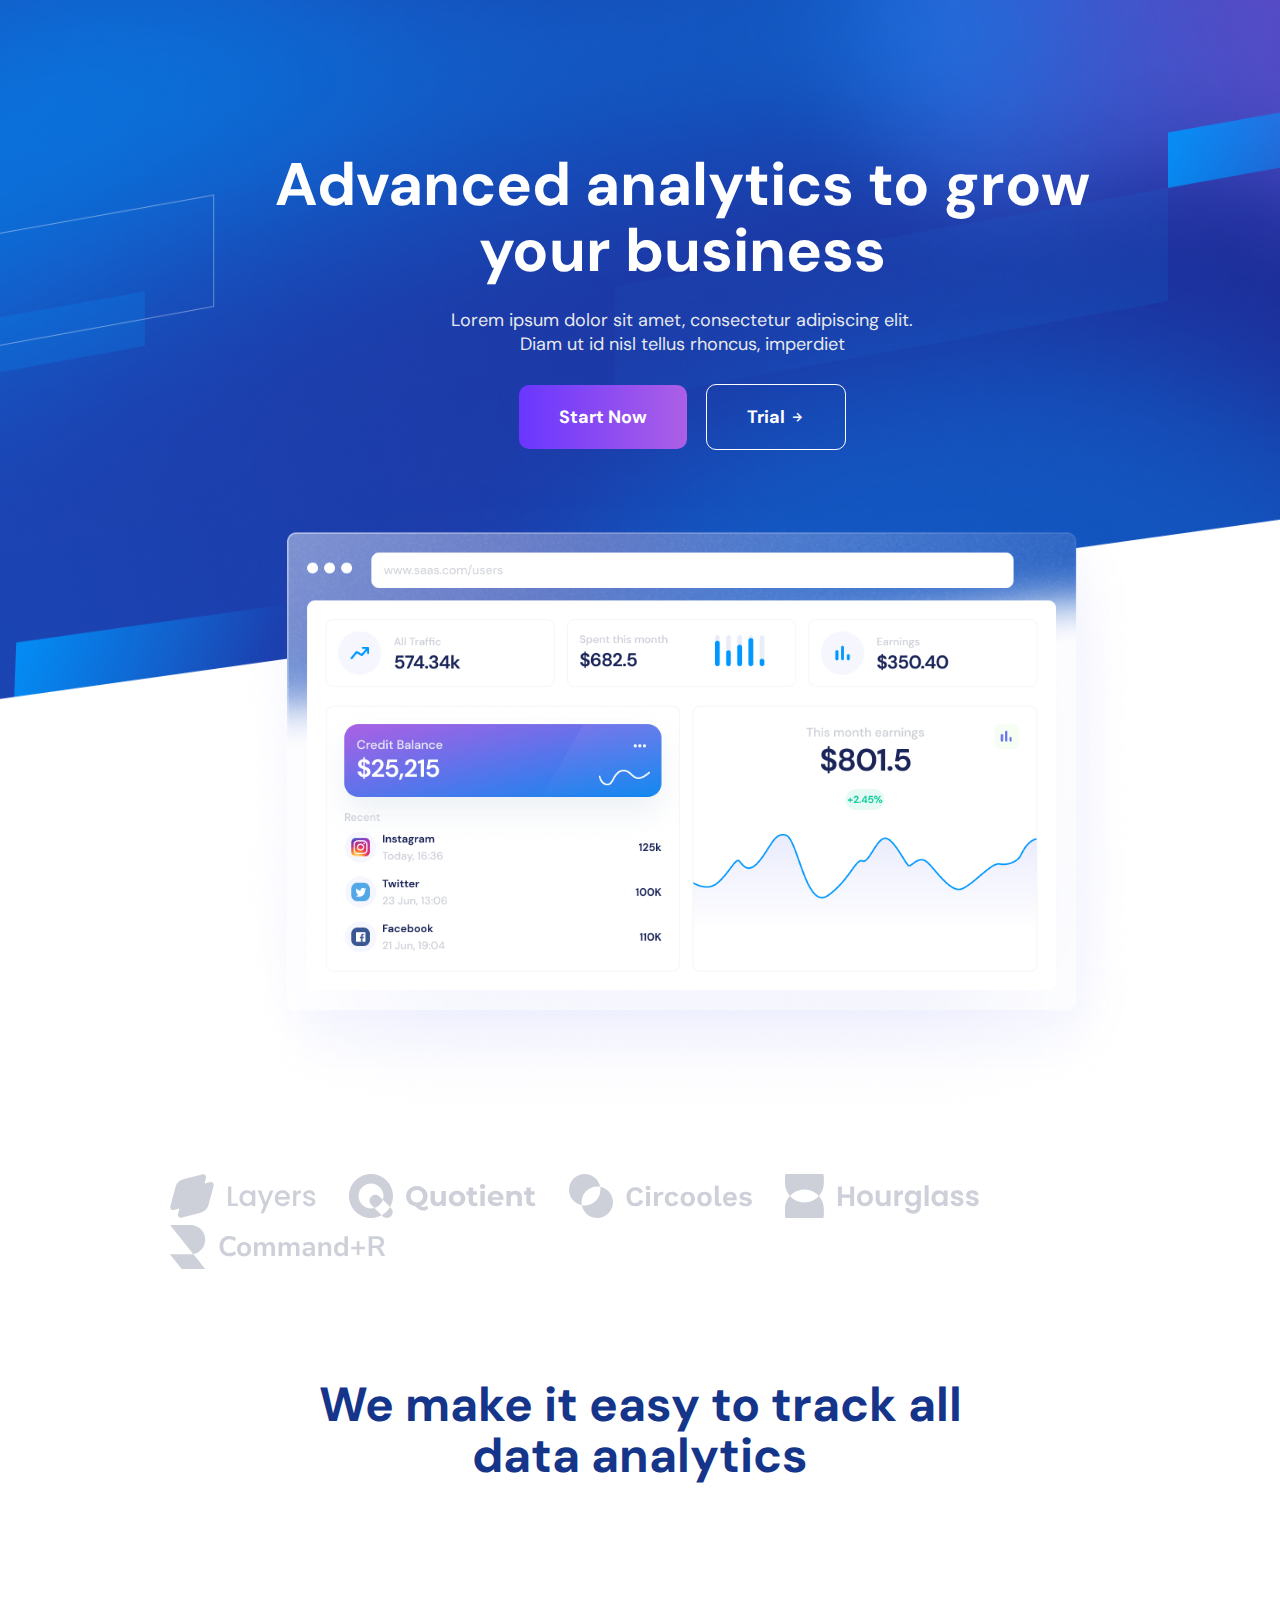
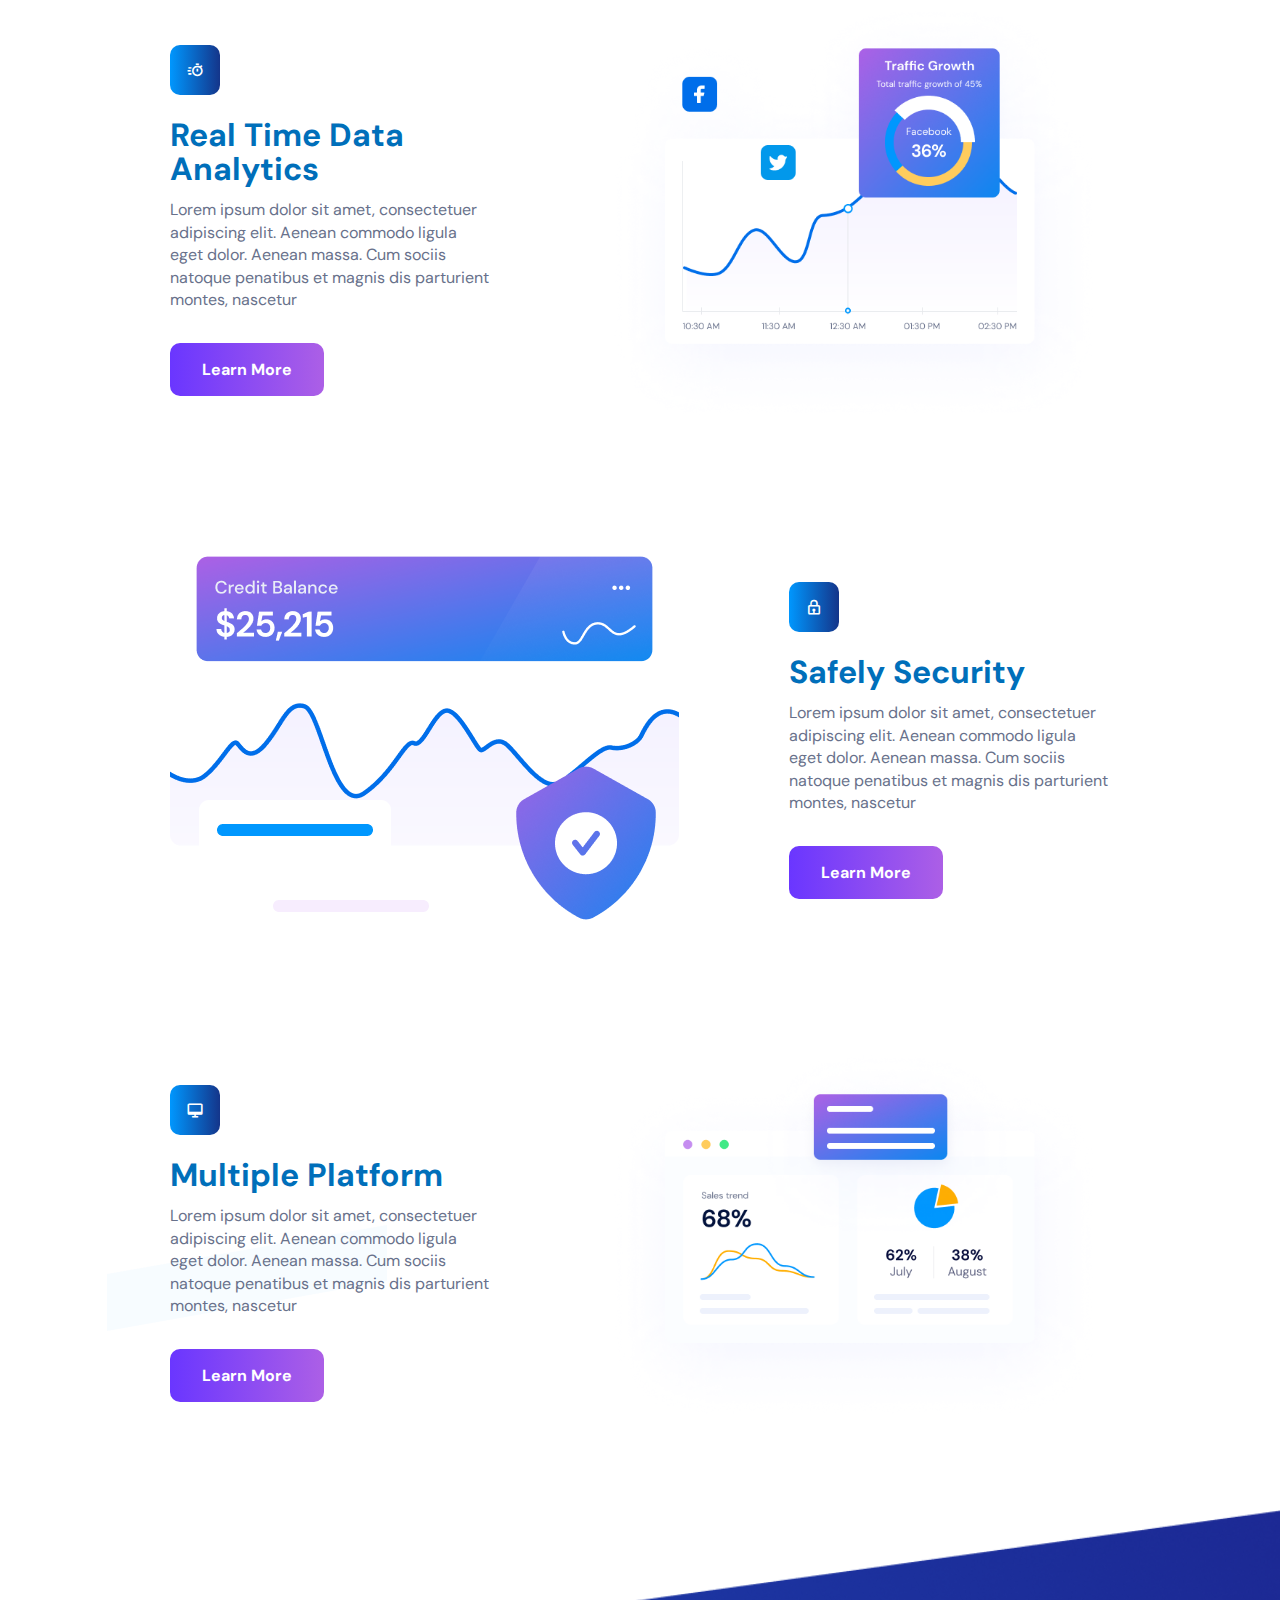
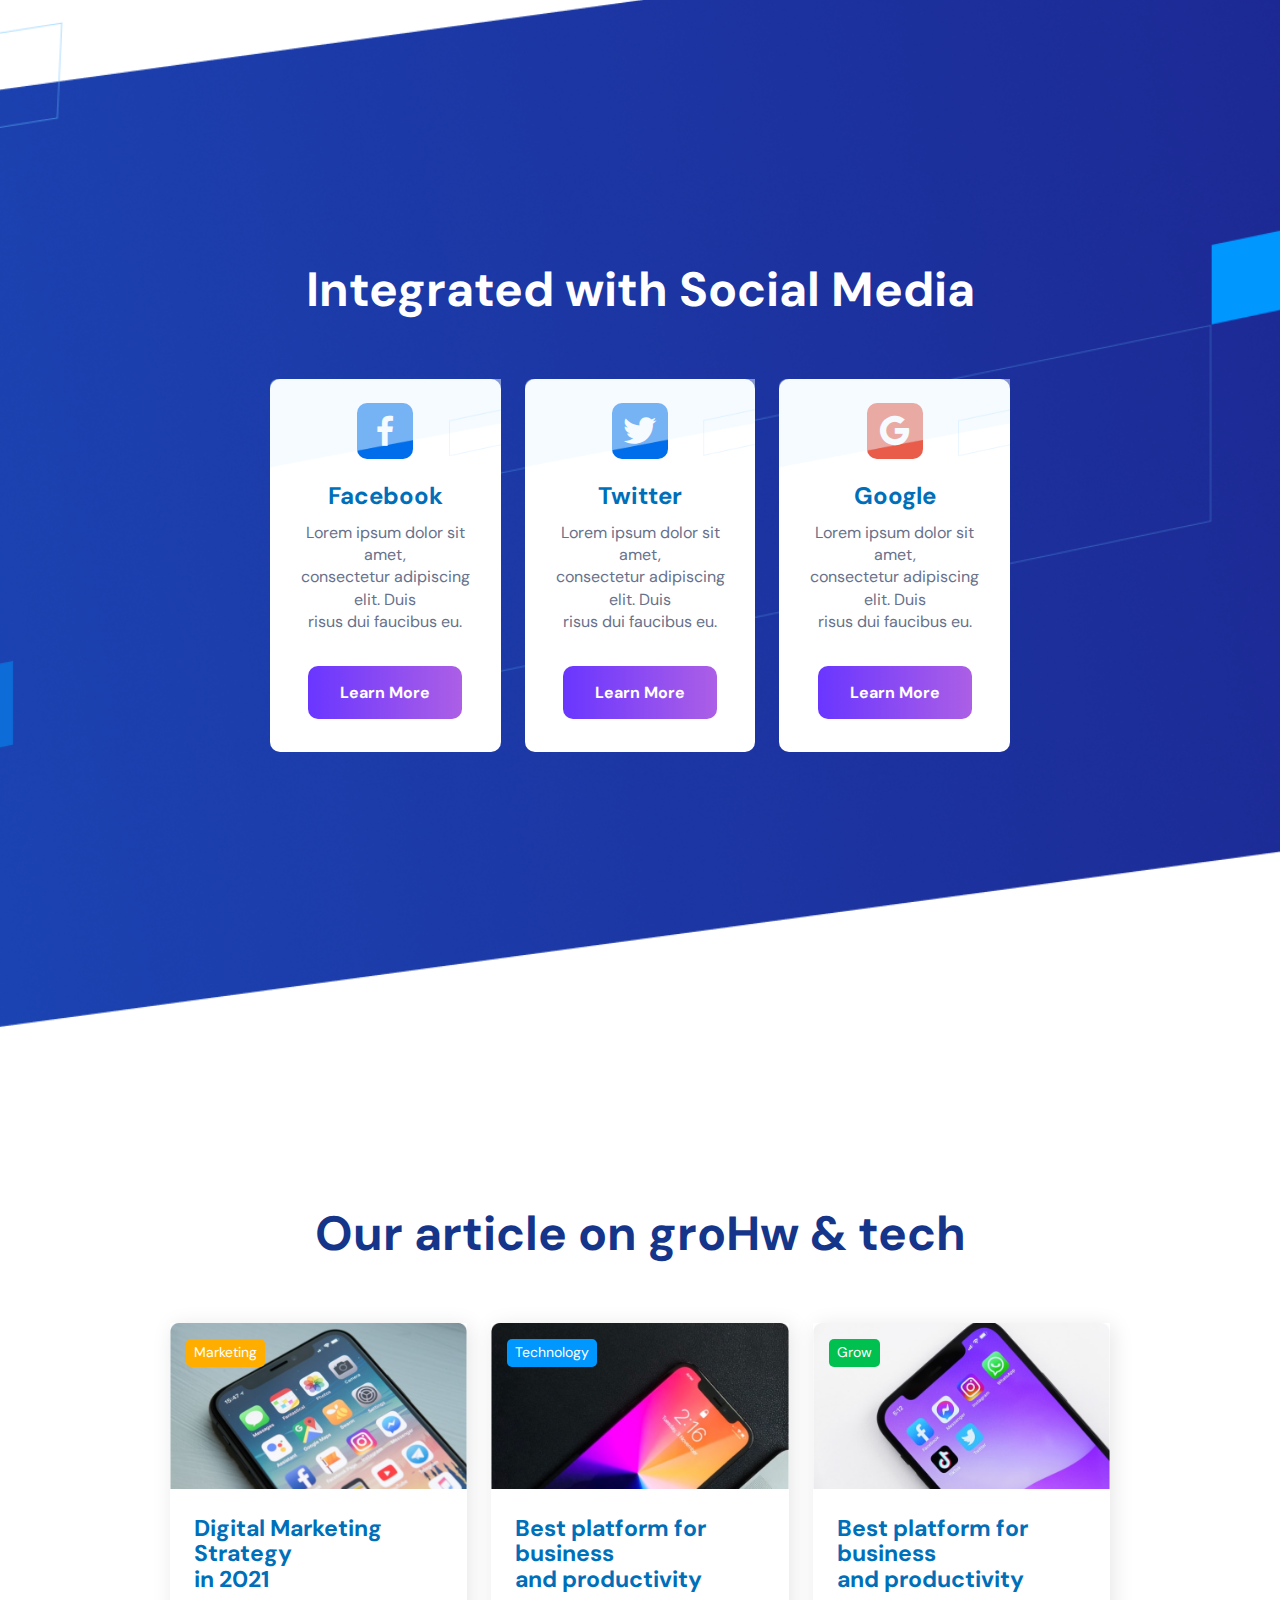
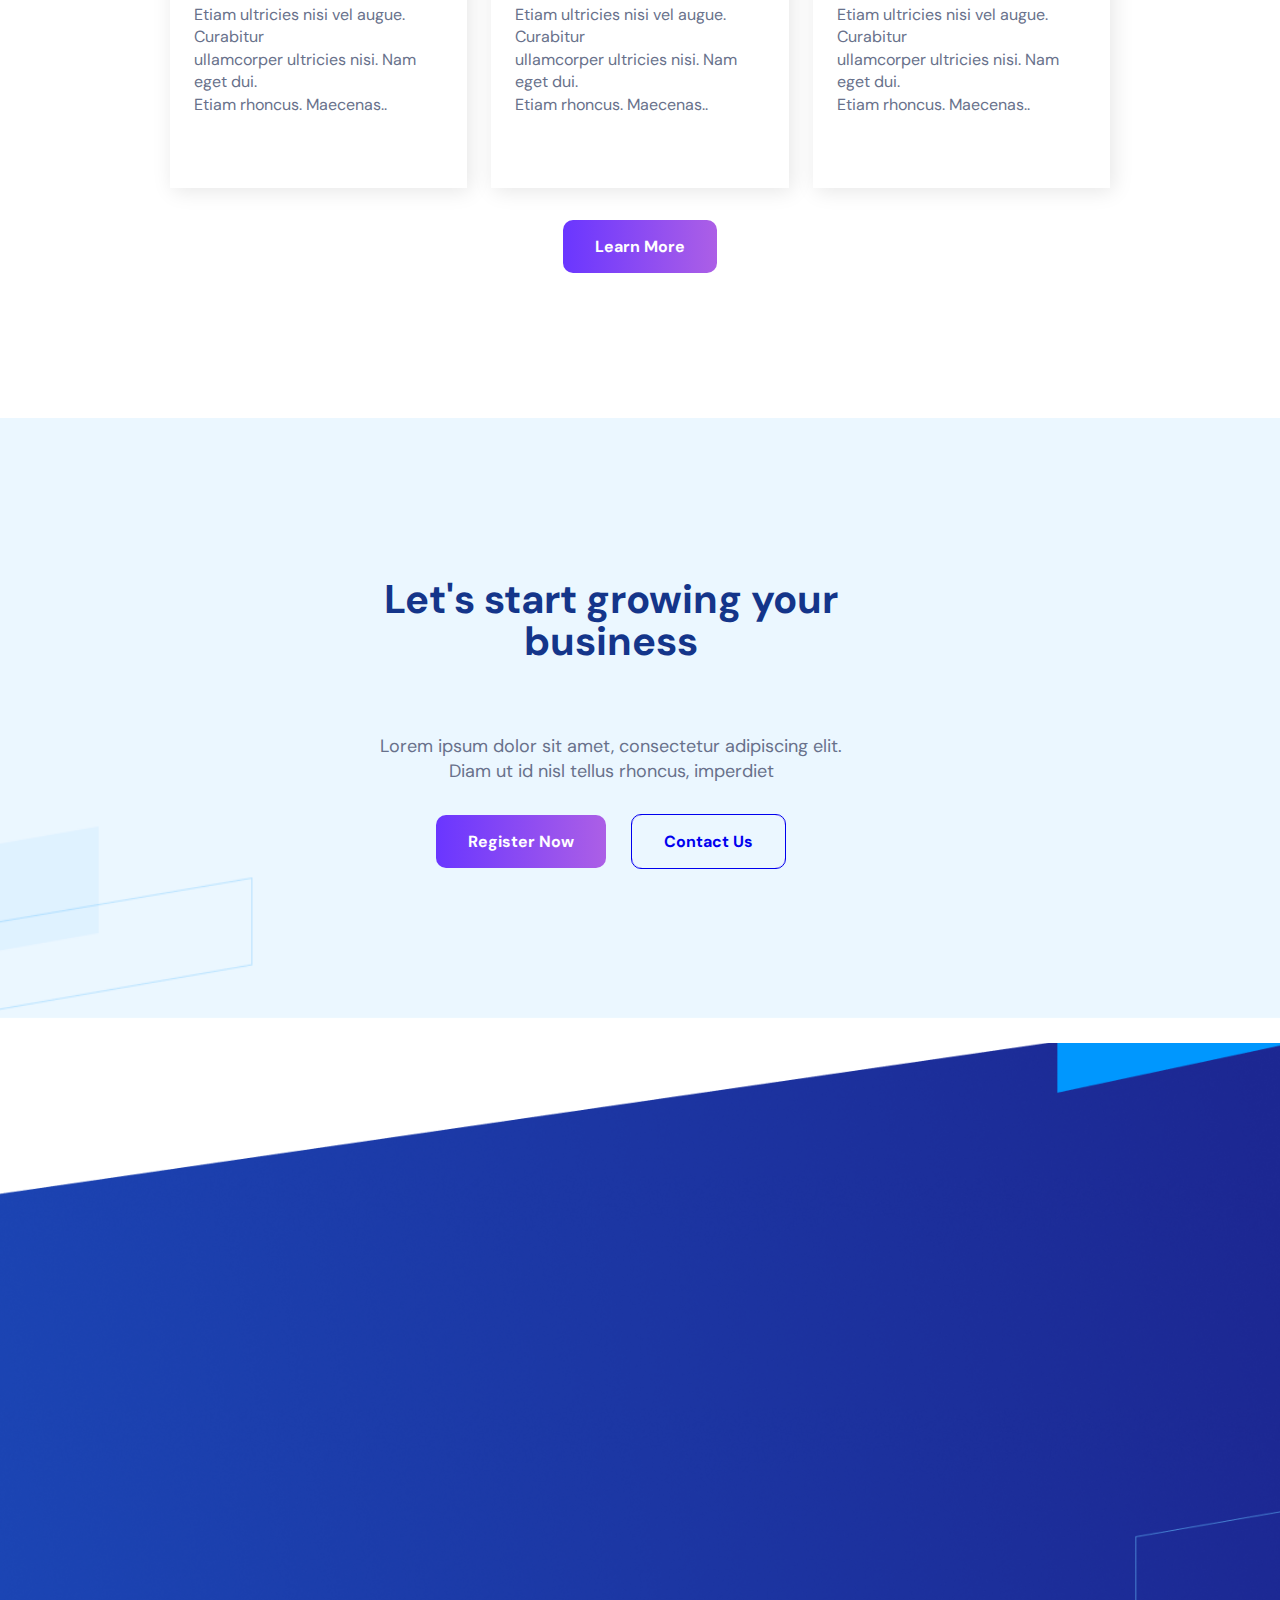
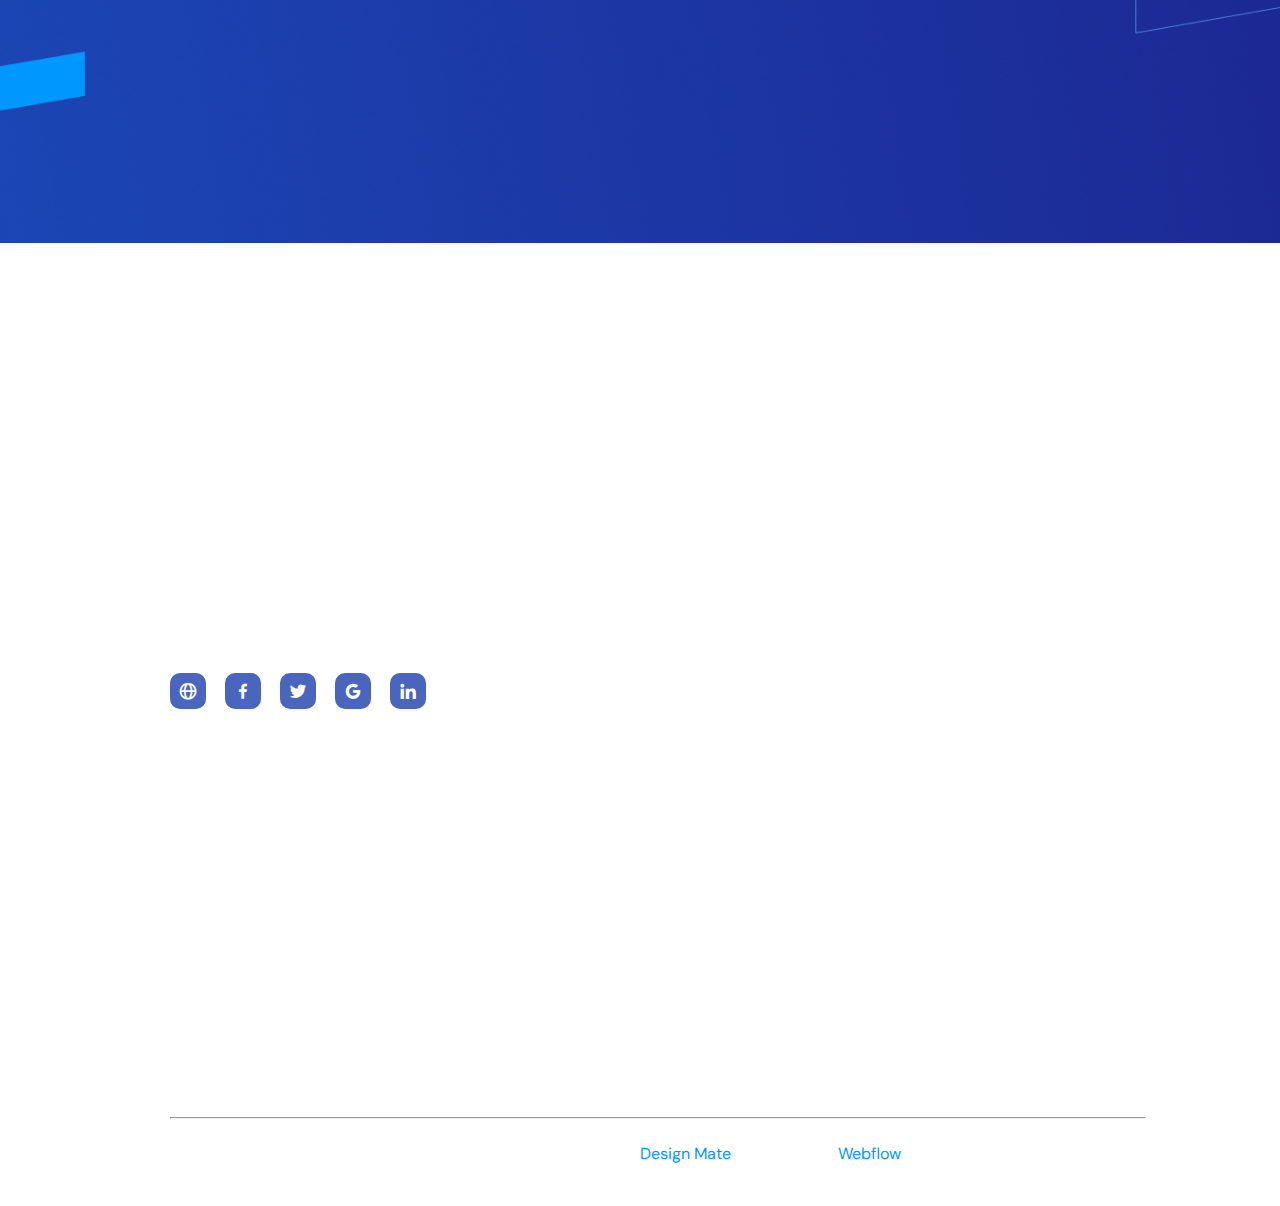
==== backup.html @ 05bfe8bc "implement footer and update hero section" ====
<!DOCTYPE html>
<html lang="en">
<head>
    <meta charset="UTF-8">
    <meta name="viewport" content="width=device-width, initial-scale=1.0">
    <title>Prodigy-Saasly</title>

    <!-- Box Icon -->
    <link href='https://unpkg.com/boxicons@2.1.4/css/boxicons.min.css' rel='stylesheet'>

    <!-- Custom CSS -->
     <link rel="stylesheet" href="./github.css">
</head>
<body>
    <div class="page-background">
        <div class="wrapper">
            <!-- Header -->
            <nav class="desktop-nav">
                <div class="logo">
                    <h2>Saasly</h2>
                </div>

                <ul class="menu-items">
                    <li><a href="#" class="active">Home</a></li>
                    <li><a href="#">About</a></li>
                    <li><a href="#">Pricing</a></li>
                    <li><a href="#">Blog</a></li>
                    <li><a href="#">Jobs</a></li>
                    <li>
                        <a href="#">Pages <i class='bx bx-chevron-down arrow-down'></i></a>   
                    </li>
                </ul>

                <!-- header buttons -->
                 <div class="header-buttons">
                    <a href="#" class="button_sign-in">Sign In</a>
                    <a href="#" class="button_sign-up">Sign Up</a>
                 </div>     
            </nav>
            <!-- End of Header -->
            
            <!-- Hero Section -->
            <section class="hero-section">
                <div class="inner-wrapper">
                    <div class="hero-content">
                        <h1>  
                            <span>Advanced analytics to grow</span>
                            <span>your business</span>    
                        </h1>

                        <p>
                            <span> Lorem ipsum dolor sit amet, consectetur adipiscing elit.</span>
                            <span>Diam ut id nisl tellus rhoncus, imperdiet</span>
                        </p>
                        <!-- Buttons -->
                        <div class="hero-buttons">
                            <a href="#" class="start-now">Start Now</a></li>
                            <a href="#" class="trial">Trial <i class='bx bx-right-arrow-alt arrow-right'></i></a>
                        </div>
                        <!-- Hero Image -->
                        <div class="hero-image">
                            <img src="./images/Web Dashboard.png" alt="Web Dashboard">
                        </div>
                    </div>                   
                </div>

                <!-- Brands -->
                <div class="brands">
                    <img src="./images/Brands/Layers.svg" alt="Layers">
                    <img src="./images/Brands/Quotient.svg" alt="Quotient">
                    <img src="./images/Brands/Circooles.svg" alt="Circooles">
                    <img src="./images/Brands/Hourglass.svg" alt="Hourglass">
                    <img src="./images/Brands/Command.svg" alt="Command">
                </div>
            </section>
            <!-- End of Hero Section -->

            <!-- Features Section -->
             <section class="features-section">
                <h2> <span>We make it easy to track all</span>
                    <span>data analytics</span>
                </h2>
                <!-- features 1 -->
                <div class="features-content">
                    <div class="features-description">
                        <!-- Timer Icon -->
                        <i class='bx bx-timer '></i>

                        <h3>Real Time Data Analytics</h3>
                        <p>
                            Lorem ipsum dolor sit amet, consectetuer adipiscing elit. Aenean
                            commodo ligula eget dolor. Aenean massa. Cum sociis natoque
                            penatibus et magnis dis parturient montes, nascetur 
                        </p>

                        <div class="features-btn">
                            <a href="#" class="btn_Learn-More">Learn More</a>
                        </div>    
                    </div>
                    
                    <img src="./images/features-img1.png" alt="Data Analytics Image">    
                </div>                

                <!-- features 2 -->
                <div class="features-content">
                    <img src="./images/features-img2.png" alt="Security Image">    

                    <div class="features-description">
                        <!-- Timer Icon -->
                        <i class='bx bx-lock'></i>

                        <h3>Safely Security</h3>
                        <p>
                            Lorem ipsum dolor sit amet, consectetuer adipiscing elit. Aenean
                            commodo ligula eget dolor. Aenean massa. Cum sociis natoque
                            penatibus et magnis dis parturient montes, nascetur 
                        </p>

                        <div class="features-btn">
                            <a href="#" class="btn_Learn-More">Learn More</a>
                        </div>    
                    </div>
                </div>

                <!-- features 3 -->
                <div class="features-content">
                    <div class="features-description">
                        <!-- Timer Icon -->
                        
                        <i class='bx bx-desktop'></i>

                        <h3>Multiple Platform</h3>
                        <p>
                            Lorem ipsum dolor sit amet, consectetuer adipiscing elit. Aenean
                            commodo ligula eget dolor. Aenean massa. Cum sociis natoque
                            penatibus et magnis dis parturient montes, nascetur 
                        </p>

                        <div class="features-btn">
                            <a href="#" class="btn_Learn-More">Learn More</a>
                        </div>    
                    </div>
                    
                    <img src="./images/features-img3.png" alt="Data Analytics Image">    
                </div>

                <div class="features-shape">
                    <!-- <img src="./images/top-right-shape.png" alt="top-right-shape" class="top-right"> -->
                    <img src="./images/bottom-left-shape.png" alt="bottom-left-shape" class="bottom-left">
                </div>
             </section>
             <!-- End of features section -->    
        </div>

        <!-- Social media section -->
        <div class="social-media-section-container">
            <section class="social-media-section">
                <h2 style="color: #FFFFFF">Integrated with Social Media</h2>

                <div class="social-medias">
                   <!-- Social media 1 -->
                    <div class="social-media">
                        <i class='bx bxl-facebook facebook'></i>  <!-- Facebook icon -->
                        <h3>Facebook</h3>
                        <p>
                            <span>Lorem ipsum dolor sit amet,</span>
                            <span>consectetur adipiscing elit. Duis</span>
                            <span>risus dui faucibus eu.</span>
                        </p>
                        
                        <div class="social-button">
                            <a href="#" class="btn_Learn-More">Learn More</a>
                        </div>
                    </div>

                    <!-- Social media 2 -->
                    <div class="social-media">
                        <i class='bx bxl-twitter twitter'></i>  <!-- Twitter icon -->
                        <h3>Twitter</h3>
                        <p>
                            <span>Lorem ipsum dolor sit amet,</span>
                            <span>consectetur adipiscing elit. Duis</span>
                            <span>risus dui faucibus eu.</span>
                        </p>
                        
                        <div class="social-button">
                            <a href="#" class="btn_Learn-More">Learn More</a>
                        </div>
                    </div>

                    <!-- Social media 3 -->
                    <div class="social-media">
                        <i class='bx bxl-google google' style="background: #E95C49;"></i>  <!-- Google icon -->
                        <h3>Google</h3>
                        <p>
                            <span>Lorem ipsum dolor sit amet,</span>
                            <span>consectetur adipiscing elit. Duis</span>
                            <span>risus dui faucibus eu.</span>
                        </p>
                        
                        <div class="social-button">
                            <a href="#" class="btn_Learn-More">Learn More</a>
                        </div>
                    </div>
                </div>
              </section>
          </div>
          <!-- End of featurs section -->

          <!-- Articles Section -->
           <section class="articles-section">
            <h2>Our article on groHw & tech</h2>

                <div class="articles-content">
                    <div class="articles">
                        <!-- Article-1 -->
                        <div class="article">
                            <div class="article-img">
                                <img src="./images/article-img1.png" alt="article image 1">
                            </div>
                            <div class="article-description">
                                <h3>
                                    <span> Digital Marketing Strategy</span>
                                    <span>in 2021</span>
                                </h3>
                                <p>
                                    <span>Etiam ultricies nisi vel augue. Curabitur</span>
                                    <span>ullamcorper ultricies nisi. Nam eget dui.</span>
                                    <span>Etiam rhoncus. Maecenas..</span>
                                </p>
                            </div>

                            <div class="article-label">
                                <p style="background: #FFAE00;">Marketing</p>
                            </div>
                        </div>
                                               
                        <!-- Article-2 -->
                        <div class="article">
                            <div class="article-img">
                                <img src="./images/article-img2.png" alt="article image 2">
                            </div>
                            <div class="article-description">
                                <h3>
                                    <span>Best platform for business</span>
                                    <span>and productivity</span>
                                </h3>
                                <p>
                                    <span>Etiam ultricies nisi vel augue. Curabitur</span>
                                    <span>ullamcorper ultricies nisi. Nam eget dui.</span>
                                    <span>Etiam rhoncus. Maecenas..</span>
                                </p>
                            </div>

                            <div class="article-label">
                                <p style="background: #0097FE;">Technology</p>
                            </div>
                        </div>

                        <!-- Article-3 -->
                        <div class="article">
                            <div class="article-img">
                                <img src="./images/article-img3.png" alt="article image 2">
                            </div>
                            <div class="article-description">
                                <h3>
                                    <span>Best platform for business</span>
                                    <span>and productivity</span>
                                </h3>
                                <p>
                                    <span>Etiam ultricies nisi vel augue. Curabitur</span>
                                    <span>ullamcorper ultricies nisi. Nam eget dui.</span>
                                    <span>Etiam rhoncus. Maecenas..</span>
                                </p>
                            </div>

                            <div class="article-label">
                                <p style="background: #00C150;">Grow</p>
                            </div>
                        </div>
                    </div>
                    <div class="articles_learn-more">
                        <a href="#" class="btn_Learn-More">Learn More</a>
                    </div>
                    
                </div>
           </section>
           <!-- End of Articles Section -->

           <!-- CTA Section -->
            <section class="cta-section">
                <div class="cta-section-content">
                    <h2 style="padding: 80px 0 24px 0; font-size: 40px;">Let's start growing your business</h2>
                    <p><span>Lorem ipsum dolor sit amet, consectetur adipiscing elit.</span>
                    <span>Diam ut id nisl tellus rhoncus, imperdiet</span>
                </p>
             

                <!-- buttons -->
                 <div class="cta-buttons">
                    <a href="#" class="register-now">Register Now</a> 
                    <a href="#" class="contact-us">Contact Us</a>
                 </div>
                </div>                             
            </section>
            <!-- End of CTA Section -->

            <!-- Footer Section -->
             <footer>
                <div class="footer-background"></div>
                    <div class="footer-wrapper">
                        <div class="footer-container">
                            <div class="logo">
                                <h2>Saasly</h2>
                                <p>
                                    <span>Lorem ipsum dolor sit amet, consectetur</span>
                                    <span>adipiscing elit. Diam ut id nisl tellus</span>
                                    <span>rhoncus, imperdiet</span>                           
                                </p>
        
                                <div class="footer-socials">
                                    <i class='bx bx-globe' style='color:#ffffff' ></i>
                                    <i class='bx bxl-facebook' style='color:#ffffff' ></i>
                                    <i class='bx bxl-twitter' style='color:#ffffff' ></i>
                                    <i class='bx bxl-google' style='color:#ffffff' ></i>
                                    <i class='bx bxl-linkedin' style='color:#ffffff' ></i>
                                </div>
                            </div>
                            
                            <!-- Footer nav 1 -->
                            <div class="footer-nav">
                                <h3>Pages</h3>
                                <ul>
                                    <li><a href="#">Home V1</a></li>
                                    <li><a href="#">Home V2</a></li>
                                    <li><a href="#">Home V3</a></li>
                                    <li><a href="#">About 1</a></li>
                                    <li><a href="#">About 2</a></li>
                                    <li><a href="#">Blog 1</a></li>
                                    <li><a href="#">Blog 2</a></li>
                                    <li><a href="#">Blog Single</a></li>
                                    <li><a href="#">Job 1</a></li>
                                    <li><a href="#">Job 2</a></li>
                                    <li><a href="#">Job Single</a></li>
                                    <li><a href="#">Pricing 1</a></li>
                                    <li><a href="#">Pricing 2</a></li>
                                    <li><a href="#">Help Center 1</a></li>
                                </ul>
                            </div>
                            
                             <!-- Footer nav 2 -->
                            <div class="footer-nav">
                                <ul>
                                    <li><a href="#">Help Center V2</a></li>
                                    <li><a href="#">FAQ V1</a></li>
                                    <li><a href="#">FAQ V1</a></li>
                                    <li><a href="#">FAQ Detail</a></li>
                                    <li><a href="#">Contact V1</a></li>
                                    <li><a href="#">Contact V2</a></li>
                                    <li><a href="#">Checkout</a></li>
                                </ul>
                            </div>
                            
                             <!-- Footer nav 3 -->
                            <div class="footer-nav">
                                <h3>Utility Pages</h3>
                                <ul>
                                    <li><a href="#">Sign In</a></li>
                                    <li><a href="#">Sign Up</a></li>
                                    <li><a href="#">Forgot Password</a></li>
                                    <li><a href="#">Reset Password</a></li>
                                    <li><a href="#">Email Confirmation</a></li>
                                    <li><a href="#">404 Page</a></li>
                                    <li><a href="#">Coming Soon</a></li>
                                    <li><a href="#">Style Guide</a></li>
                                </ul>
                            </div>
        
                        </div>

                        <div class="ruler">
                            <hr>
                        </div>
                        
                        <div class="copyright">
                            <p>Copyright Stairs | Designed by <span>Design Mate</span>  - Powered by <span>Webflow</span></p>
                        </div>
                    </div>
                
             </footer>
    </div>
</body>
</html>
---- github.css ----
/* Colors */

:root {
    --text-white: #fff;
    --text-blue: #14358A;
    --text-light-blue: #006FBA;
    --text-light-gray: #E6E8EC;
    --text-dark-gray: #68718B;
    --background-color: #fff;
}

@font-face {
    font-family: 'DM Sans';
    src: url(./Fonts/DM_Sans/static/DMSans-Bold.ttf);
    font-weight: 700;
}

@font-face {
    font-family: 'DM Sans';
    src: url(./Fonts/DM_Sans/static/DMSans-Regular.ttf);
    font-weight: 400;
}

* {
    margin: 0;
    padding: 0;
    box-sizing: border-box;
    /* border: solid; */
}

html {
    font-size: 62.5%; /* Makes 1rem = 10px */ 
}

body {
    font-family: 'DM Sans', sans-serif;
    background: var(--background-color);
    overflow-x: hidden;
}

/* Container */
.page-background {
    width: 100%;
    background-image: url('./images/BG-2.png');
    background-repeat: no-repeat;
    background-position: top;
    background-size: contain;
}

.page-background .wrapper {
    width: 100%;
    max-width: 1440px;
    margin: 0 auto;
    padding: 0 170px;
}

/* Header style */
.wrapper .desktop-nav {
    display: flex;
    justify-content: space-between;
    align-items: center;
    padding-top: 30px;
    
}

.wrapper .desktop-nav .logo h2 {
    font-size: 3.2rem;
    color: var(--text-white);
    font-weight: 700;
}

.wrapper .desktop-nav .menu-items {
    display: flex;
    justify-content: center;
    align-items: center;
}

.wrapper .desktop-nav .menu-items li {
    list-style-type: none;
    padding: 0 20px;
}

.wrapper .desktop-nav .menu-items a {
    font-size: 1.6rem;
    font-weight: 400;
    color: var(--text-white);
    text-decoration: none;
}

.arrow-down {
    font-size: 1.6rem;
    font-weight: 400;
    color: var(--text-white);
}


.wrapper .desktop-nav .menu-items a.active {
    font-size: 1.6rem;
    font-weight: 700;
}

/* header buttons */
.header-buttons a {
    text-decoration: none;

}

.header-buttons .button_sign-in {
    font-size: 1.6rem;
    font-weight: 400;
    color: var(--text-white);
}

.header-buttons .button_sign-up {
    font-size: 1.4rem;
    font-weight: 400;
    color: var(--text-white);
    margin-left: 16px;

    padding: 12px 24px;
    border: 1px solid var(--text-white);
    border-radius: 10px;
    background: transparent;
}

/* Hero Section */
.hero-section .inner-wrapper {
    margin: 80px 42px 0;
    width: 100%;
    max-width: 1016px; 
}

.hero-section .inner-wrapper .hero-content {
    display: flex;
    flex-direction: column;
    justify-content: center;
    align-items: center;   
}

.inner-wrapper .hero-content h1 {
    color: var(--text-white);
    font-size: 6rem;
    font-weight: 700;
    text-align: center;
    line-height: 110%;
    letter-spacing: -3%;
    padding-bottom: 24px;
}

span {
    display: block;
}

.inner-wrapper .hero-content p {
    display: block;
    font-size: 1.8rem;
    font-weight: 400;
    color: var(--text-light-gray);
    line-height: 135%;
    text-align: center;
}


.inner-wrapper .hero-content .hero-buttons {
    padding: 48px 0;
}

.inner-wrapper .hero-content a {
    text-decoration: none;
}

.inner-wrapper .hero-content .hero-buttons a.start-now {
    font-size: 1.8rem;
    font-weight: 700;
    line-height: 135%;
    color: var(--text-white);

    padding: 20px 40px;
    border-radius: 10px;
    background: linear-gradient(to right, #6A36FF, #AC5FE6);
}

.inner-wrapper .hero-content .hero-buttons a.trial {
    font-size: 1.8rem;
    font-weight: 700;
    line-height: 135%;
    color: var(--text-white);

    padding: 20px 40px;
    border: 1px solid #fff;
    border-radius: 10px;
    margin-left: 16px;
}

.arrow-right {
    font-size: 1.6rem;
    font-weight: 400;
    color: var(--text-white);

    transform: translateY(1px);
}

.hero-content .hero-image img {
    width: 100%;
    max-width: 1016px;
    transform: translateY(-25px);
}

.hero-section .brands {
    width: 100%;
    height: 48px;
    margin-bottom: 80px;
}

.hero-section .brands img {
    margin-right: 30px;
}

.hero-section .brands img:nth-last-child(1) {
    margin-right: 0;
}

/* Animation */
/* Desktop Nav Animation */
.wrapper .desktop-nav {
    animation: fadeDown 2000ms forwards;
    opacity: 0;
}

@keyframes fadeDown {
    from {
        opacity: 0;
        transform: translateY(-20px);
    }

    to {
        opacity: 1;
        transform: translateY(0);
    }
}

/* Features Section */
.features-section {
    width: 100%;
    position: relative;
}

section h2  {
    font-size: 4.8rem;
    font-weight: 700;
    line-height: 105%;
    letter-spacing: -3%;
    color: var(--text-blue);
    text-align: center;
    padding: 80px 0 64px 0;
}


.features-content {
    display: flex;
    justify-content: space-between;
    align-items: center;
    gap: 110px;
    flex: 1;
}

.features-description {
    padding: 50px 0;
}

.features-description i {
    color: var(--text-white);
    padding: 16px;
    background: linear-gradient(to right, #0097FE, #14358A);
    border-radius: 10px;
    font-size: 1.8rem;
    margin: 50px 0 24px 0;
}

.features-description h3 {
    font-size: 3.2rem;
    font-weight: 700;
    color: var(--text-light-blue);
    line-height: 105%;
    margin-bottom: 13px;
}
    
.features-description p {
    font-size: 1.6rem;
    font-weight: 400;
    line-height: 140%;
    color: var(--text-dark-gray);   
}

.features-content img {
    width: 100%;
    max-width: 509px;
    height: auto;
    object-fit: cover;
    object-position: center;
}

.features-description .features-btn {
    margin: 48px 0 50px 0;
}

a.btn_Learn-More {
    font-size: 1.6rem;
    font-weight: 700;
    line-height: 140%;
    color: var(--text-white);
    text-decoration: none;
    padding: 16px 32px;
    background: linear-gradient(to right, #6A36FF, #AC5FE6 );
    border-radius: 10px;
}

/* shapes */
.features-shape img.top-right {
    width: 425px;
    position: absolute;
    top: 14px;
    left: 957px;
    z-index: -10;

    transform: translateX(-138px);
}

.features-shape img.bottom-left {
    width: 280px;
    position: absolute;
    top: 1575px;
    left: 57px;
    z-index: -10;

    transform: translate(-120px, -50px);
}

/* Social Media Section */
.social-media-section-container {
    width: 100%;
    background: url('./images/social-media-background.png');
    background-size: cover;
    background-position: top;
    background-repeat: no-repeat;

    padding: 297px 270px;
}

.social-medias {
    display: flex;
    justify-content: center;
    align-items: center;
    column-gap: 24px;
    text-align: center;
}

.social-media {
    background-color: rgba(255, 255, 255, 1);
    /* background: url('./images/social-pattern.png'); */
    padding: 24px;
    border-radius: 10px;

    position: relative;
}

.social-media::before {
    content: " ";
    position: absolute;
    top: 0;
    left: 0;
    width: 100%;
    height: 100%;
    background-image: url('./images/social-pattern.png');
    opacity: 0.5;
    z-index: 10;
    
    background-repeat: no-repeat;
    background-position: top;
    background-size: contain;
}

.social-media i.facebook,
.social-media i.twitter,
.social-media i.google {
    color: var(--text-white);
    font-size: 4rem;
    padding: 8px;
    border-radius: 10px;
    text-align: center;
    background: #006EEA;
    margin-bottom: 24px;
}

.social-media h3
 {
    font-size: 2.4rem;
    font-weight: 700;
    color: var(--text-light-blue);
    line-height: 110%;
    letter-spacing: -3%;
    margin-bottom: 12px;
}

.social-media p,
.article p {
    font-size: 1.6rem;
    font-weight: 400;
    line-height: 140%;
    color: var(--text-dark-gray);
    margin-bottom: 48px;
}

.social-media .social-button {
    margin-bottom: 24px;
}

/* Articles Section */
section.articles-section {
    padding: 80px 170px;
}

.articles {
    display: flex;
    justify-content: center;
    align-items: center;
    /* flex: 1; */
    column-gap: 24px;
}

.article {
    box-shadow: 3px 3px 20px rgba(0, 0, 0, 0.1);
    position: relative;
}

.article .article-img {
    width: 100%;
    max-width: 351px;
}

.article .article-img img {
    width: 100%;
}

.article-description {
    padding: 24px;
}

/* .articles-section {
    display: flex;
    flex-direction: column;
    justify-content: center;
    align-items: center;
} */

.articles_learn-more {
    text-align: center;
    padding-top: 48px;
    padding-bottom: 80px;
}

.article-label p {
    padding: 4px 8px;
    font-weight: 400;
    font-size: 1.4rem;
    display: inline-block;
    color: var(--text-white);
    border-radius: 5px;
}

.article-label {
    position: absolute;
    top: 16px;
    left: 16px;
    z-index: 10;
}

.article h3 {
    font-size: 2.3rem;
    font-weight: 700;
    color: var(--text-light-blue);
    padding-bottom: 12px;
    line-height: 110%;
}

/* CTA Section */
.cta-section {
    width: 100%;
    background: url('./images/BackgroundCTA.png');
    background-position: top;
    background-repeat: no-repeat;
    background-size: cover;

    padding: 80px 422px 191px 364px;
}
.cta-section p {
    color: #68718B;
    font-size: 1.8rem;
    font-weight: 400;
    line-height: 135%;
    text-align: center;
    padding-top: 48px;
}

.cta-buttons {
    text-align: center;
    margin-top: 48px;
}

.cta-buttons a.register-now {
    color: var(--text-white);
    font-size: 1.6rem;
    font-weight: 700;
    padding: 16px 32px;
    background: linear-gradient(to right, #6A36FF, #AC5FE6);
    text-decoration: none;
    border-radius: 10px;
    margin-right: 22px;
}

.cta-buttons a.contact-us {
    font-size: 1.6rem;
    font-weight: 700;
    padding: 16px 32px;
    border: 1px solid;
    border-radius: 10px;
    text-decoration: none;

    position: relative;
    background: transparent;
}

.cta-buttons a.contact-us::before {
    content: '';
    position: absolute;
    top: 0;
    left: 0;
    right: 0;
    bottom: 0;
    border-radius: inherit; /* If you want rounded corners */
    /* padding: 2px; Border width */
    background: linear-gradient(45deg, #6A36FF, #AC5FE6);
    -webkit-mask: 
        linear-gradient(#fff 0 0) content-box, 
        linear-gradient(#fff 0 0);
    mask: 
        linear-gradient(#fff 0 0) content-box, 
        linear-gradient(#fff 0 0);
    -webkit-mask-composite: xor;
    mask-composite: exclude;
}

/* Footer Section */
/* footer {
    width: 100%;
    background: url('./images/Background-Footer.png');
    background-position: top;
    background-repeat: no-repeat;
    background-size: cover;
} */


.footer-background {
    width: 100%;
    background-image: url('./images/Background-Footer.png');  /* Update with your image path */
    background-size: cover;
    background-position: center -100px;  /* Negative value moves image up */
    background-repeat: no-repeat;
    height: 100vh;
}


.footer-wrapper {
    width: 100%;
    max-width: 1440px;
    margin: 0 auto;
    padding: 203px 134px 40px 170px;
}

.footer-container {
    display: flex;
    justify-content: space-between;
}

.footer-wrapper:first-child {
    align-self: center;
}

.footer-wrapper .logo h2 {
    font-size: 3.2rem;
    font-weight: 700;
    line-height: 105%;
    color: var(--text-white);
    margin-bottom: 12px;
}

.footer-nav h3 {
    font-size: 1.8rem;
    font-weight: 700;
    line-height: 135%;
    color: var(--text-white);
    margin-bottom: 16px;
}

.footer-wrapper .logo p {
    font-size: 1.6rem;
    font-weight: 400;
    line-height: 104%;
    color: var(--text-white); 
    margin-bottom: 32px;  
}

.footer-socials i {
    font-size: 2rem;
    padding: 8px;
    background: #4965BD; 
    border-radius: 10px;
    margin: 0 8px;
}

.footer-socials i:first-child {
    margin-left: 0;
}

.footer-nav ul li {
    margin-bottom: 16px;
    list-style: none;
}

.footer-nav ul li a {
    font-size: 1.6rem;
    font-weight: 400;
    line-height: 104%;
    color: var(--text-white);
    text-decoration: none;
}

.copyright {
    margin-top: 24px;
}

.copyright p {
    font-size: 1.6rem;
    font-weight: 400;
    line-height: 140%;
    color: var(--text-white);
    text-align: center;
}

.copyright span {
    display: inline;
    color: #0097FE;
}

.ruler {
    margin-top: 74px;
}

.ruler hr {
    width: 100%;
    max-width: 1104px;
}
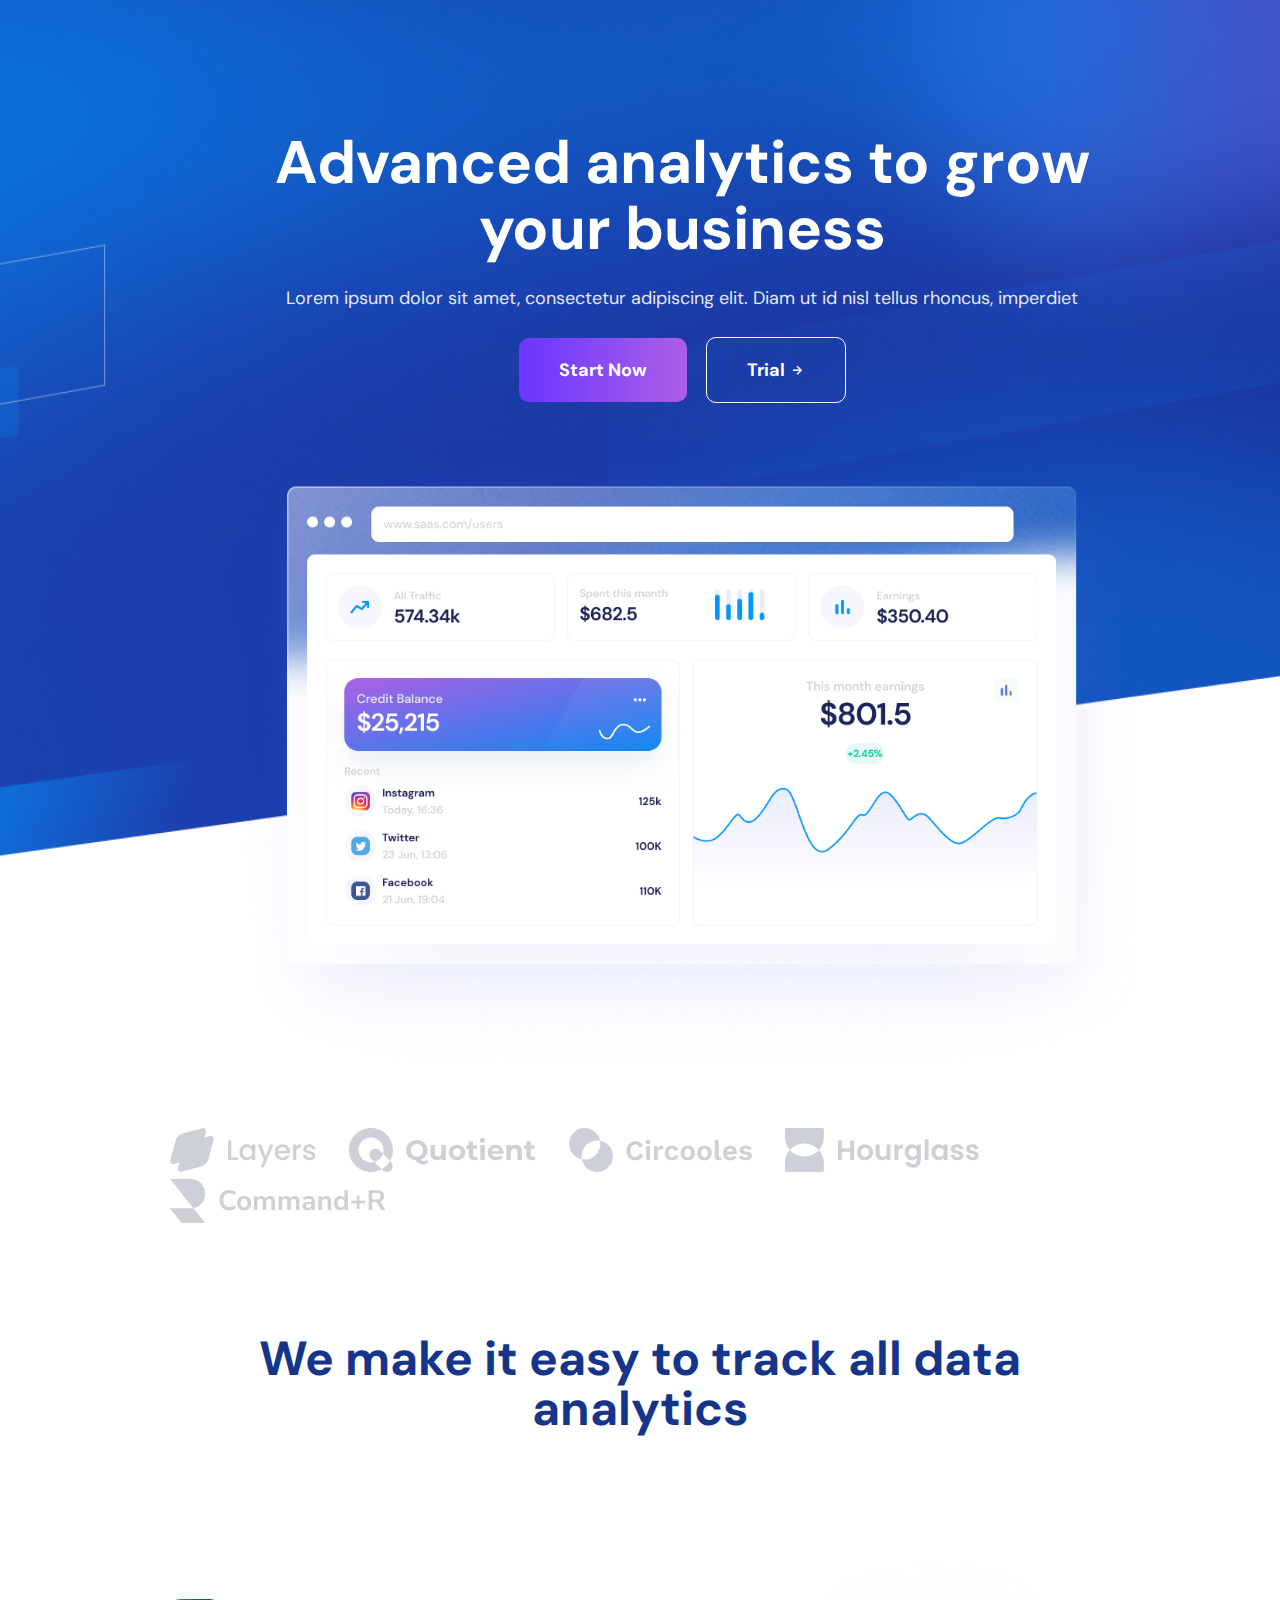
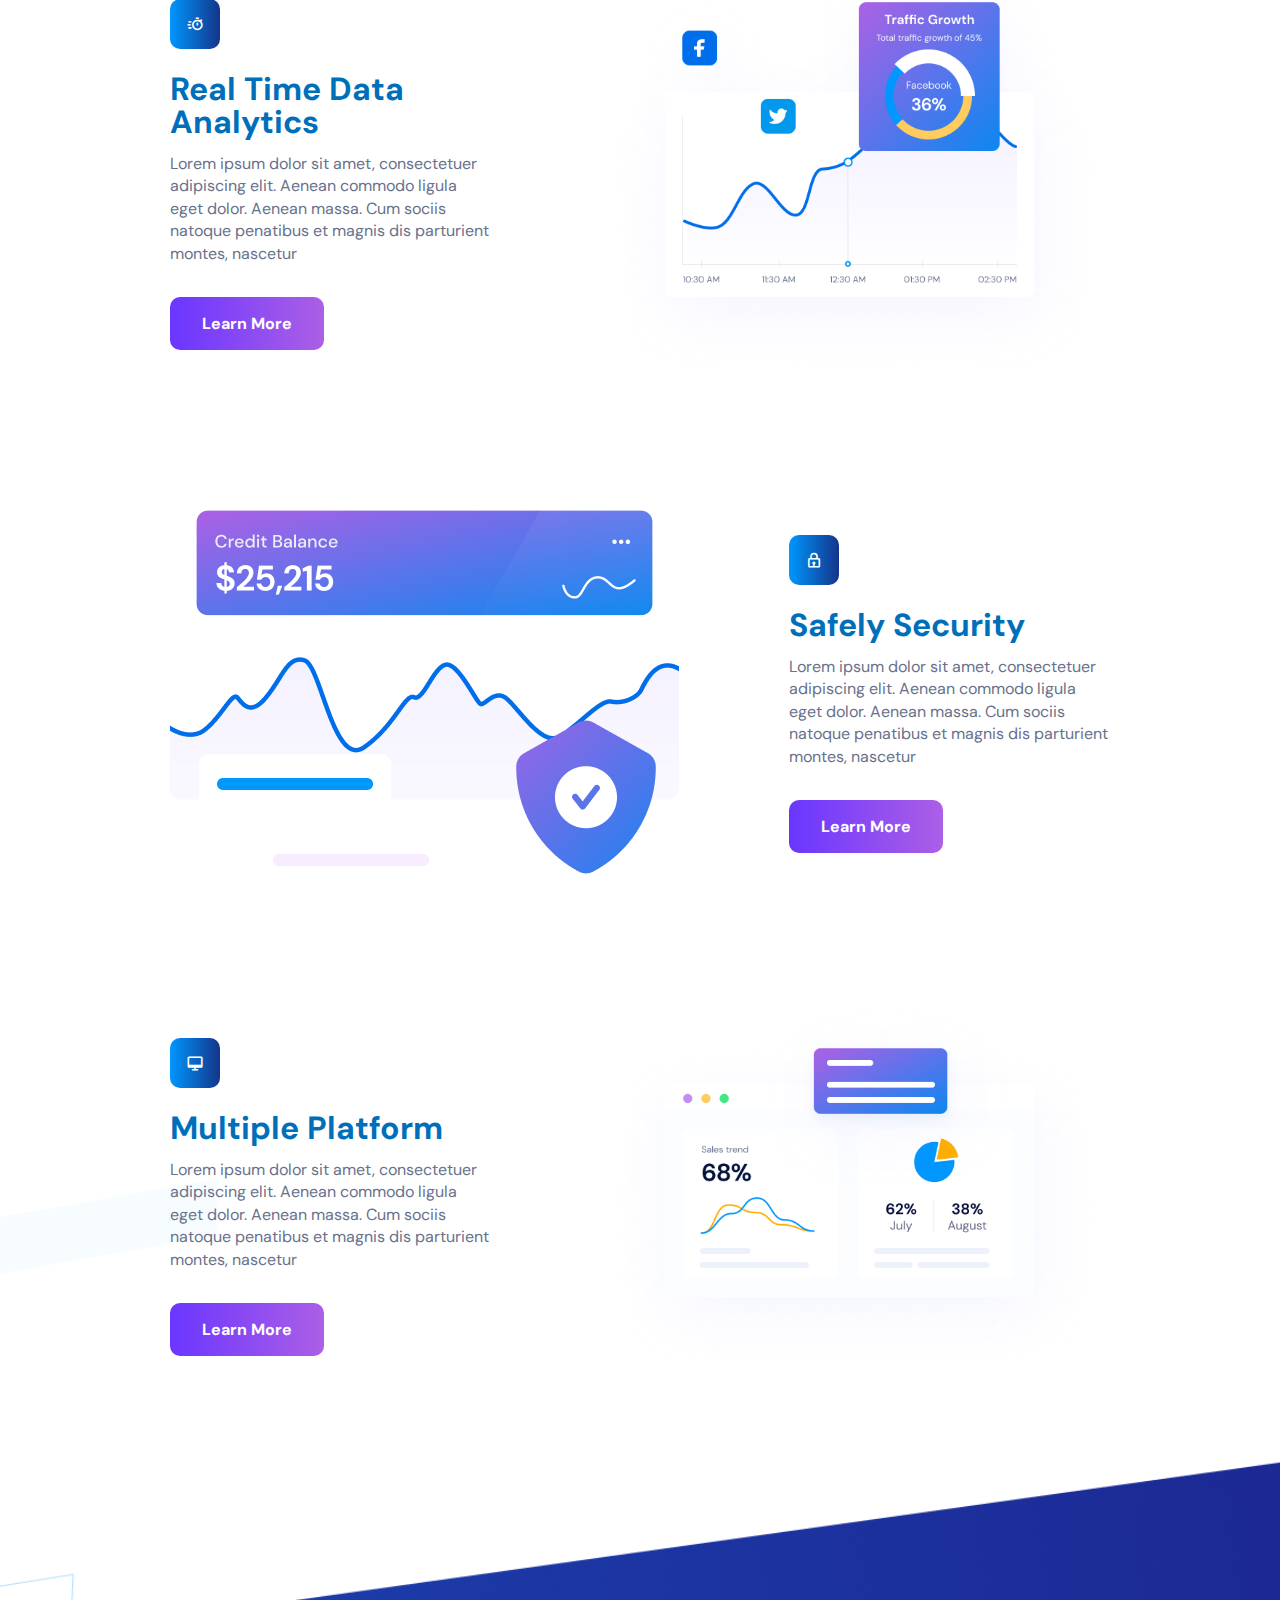
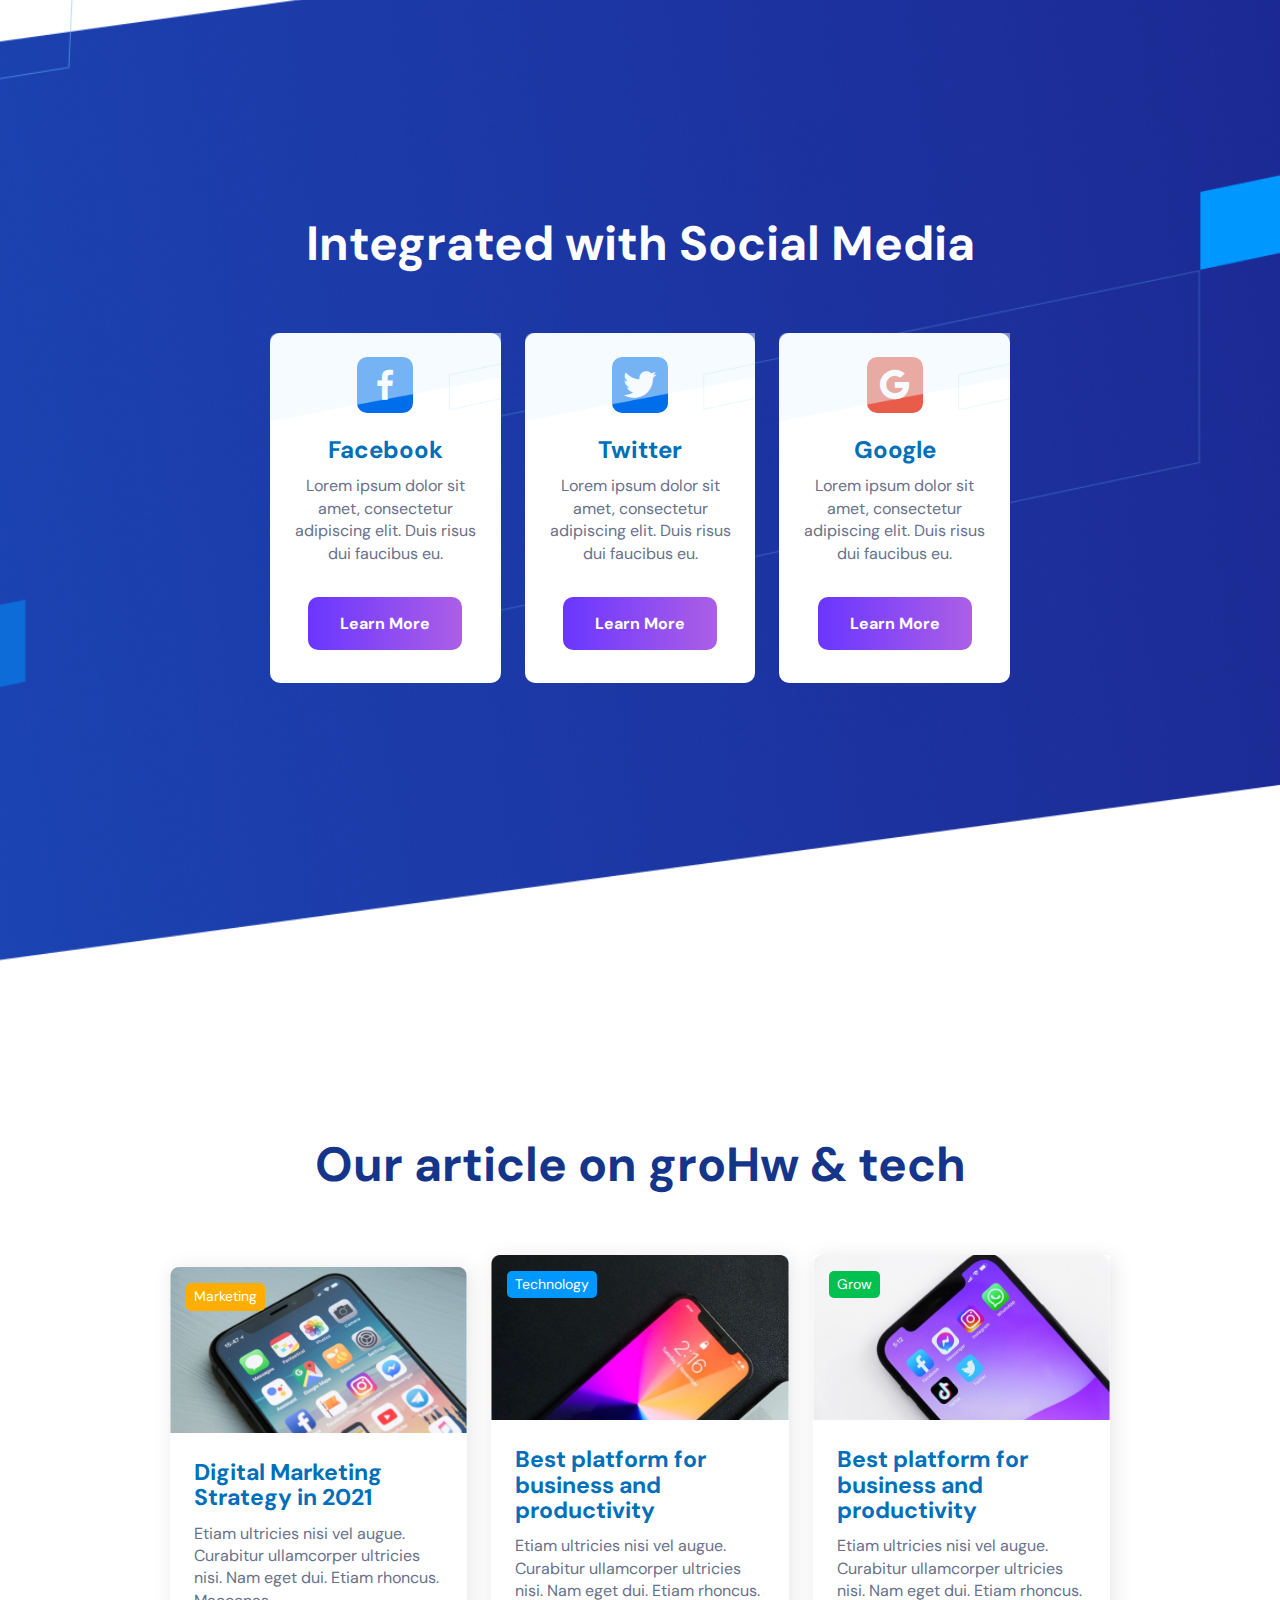
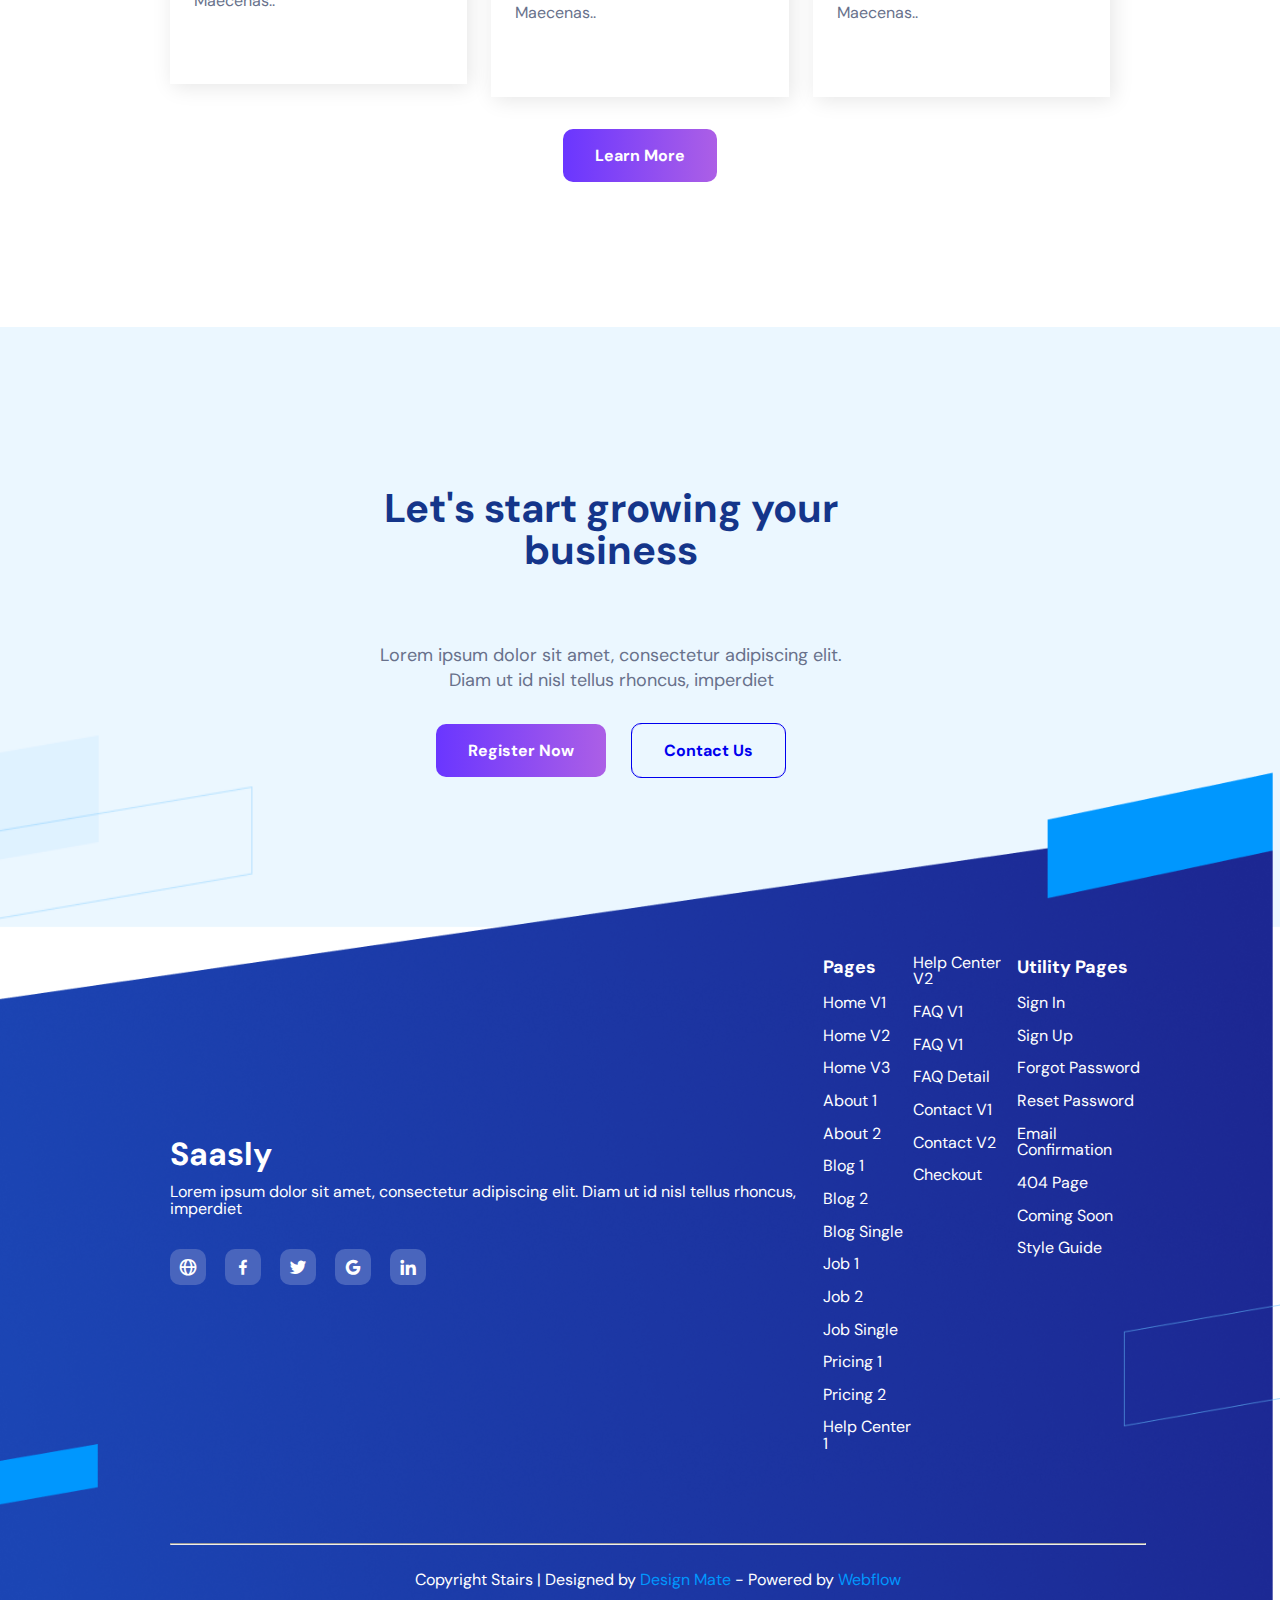
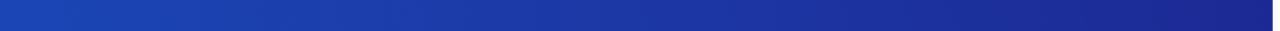
==== commit 4ac171a6: "RWD: hero text formatting on mobile" ====
--- a/backup.html
+++ b/backup.html
@@ -9,25 +9,31 @@
     <link href='https://unpkg.com/boxicons@2.1.4/css/boxicons.min.css' rel='stylesheet'>
 
     <!-- Custom CSS -->
-     <link rel="stylesheet" href="./github.css">
+     <link rel="stylesheet" href="./style.css">
 </head>
 <body>
-    <div class="page-background">
-        <div class="wrapper">
+        
             <!-- Header -->
             <nav class="desktop-nav">
+             <div class="wrapper">
+               <div class="header-content">
                 <div class="logo">
-                    <h2>Saasly</h2>
+                    <a href="#"><h2>Saasly</h2></a>
+                </div>
+
+                <!-- Hamburger Menu -->
+                <div class="menu-icon-bar">
+                    <i class='bx bx-menu menu-icon'></i>
                 </div>
 
                 <ul class="menu-items">
                     <li><a href="#" class="active">Home</a></li>
-                    <li><a href="#">About</a></li>
-                    <li><a href="#">Pricing</a></li>
-                    <li><a href="#">Blog</a></li>
-                    <li><a href="#">Jobs</a></li>
+                    <li><a href="#about">About</a></li>
+                    <li><a href="#socials">Socials</a></li>
+                    <li><a href="#blog">Blog</a></li>
+                    <li><a href="#jobs">Jobs</a></li>
                     <li>
-                        <a href="#">Pages <i class='bx bx-chevron-down arrow-down'></i></a>   
+                        <a href="#pages">Pages <i class='bx bx-chevron-down arrow-down'></i></a>   
                     </li>
                 </ul>
 
@@ -35,125 +41,149 @@
                  <div class="header-buttons">
                     <a href="#" class="button_sign-in">Sign In</a>
                     <a href="#" class="button_sign-up">Sign Up</a>
-                 </div>     
+                 </div>
+                 
+                </div> 
+               </div>    
             </nav>
+
+        
             <!-- End of Header -->
+        
             
             <!-- Hero Section -->
-            <section class="hero-section">
-                <div class="inner-wrapper">
-                    <div class="hero-content">
-                        <h1>  
-                            <span>Advanced analytics to grow</span>
-                            <span>your business</span>    
-                        </h1>
-
-                        <p>
-                            <span> Lorem ipsum dolor sit amet, consectetur adipiscing elit.</span>
-                            <span>Diam ut id nisl tellus rhoncus, imperdiet</span>
-                        </p>
-                        <!-- Buttons -->
-                        <div class="hero-buttons">
-                            <a href="#" class="start-now">Start Now</a></li>
-                            <a href="#" class="trial">Trial <i class='bx bx-right-arrow-alt arrow-right'></i></a>
-                        </div>
-                        <!-- Hero Image -->
-                        <div class="hero-image">
-                            <img src="./images/Web Dashboard.png" alt="Web Dashboard">
-                        </div>
-                    </div>                   
-                </div>
-
-                <!-- Brands -->
-                <div class="brands">
-                    <img src="./images/Brands/Layers.svg" alt="Layers">
-                    <img src="./images/Brands/Quotient.svg" alt="Quotient">
-                    <img src="./images/Brands/Circooles.svg" alt="Circooles">
-                    <img src="./images/Brands/Hourglass.svg" alt="Hourglass">
-                    <img src="./images/Brands/Command.svg" alt="Command">
+            <section id="home" class="hero-section">
+                <div class="page-background"></div>
+                <div class="wrapper">
+                    <div class="inner-wrapper">
+                        <div class="hero-content">
+                            <h1>  
+                                <span>Advanced analytics to grow</span>
+                                <span>your business</span>    
+                            </h1>
+
+                            <div class="mobile-h1">
+                                <span>Advanced</span>
+                                <span> analytics to grow</span>
+                                <span>your business</span> 
+                            </div>
+                    
+                            <p>
+                                <span> Lorem ipsum dolor sit amet, consectetur adipiscing elit.</span>
+                                <span>Diam ut id nisl tellus rhoncus, imperdiet</span>
+                            </p>
+
+                            <div class="mobile-hero-p">
+                                <span> Lorem ipsum dolor sit amet,</span> 
+                                <span>consectetur adipiscing elit. Diam </span>
+                                <span>ut id nisl tellus rhoncus, imperdiet</span>
+                            </div>
+                            <!-- Buttons -->
+                            <div class="hero-buttons">
+                                <a href="#" class="start-now">Start Now</a></li>
+                                <a href="#" class="trial">Trial <i class='bx bx-right-arrow-alt arrow-right'></i></a>
+                            </div>
+                            <!-- Hero Image -->
+                            <div class="hero-image">
+                                <img src="./images/Web Dashboard.png" alt="Web Dashboard">
+                            </div>
+                        </div>                   
+                    </div>
+                    
+                    <!-- Brands -->
+                    <div class="brands">
+                        <img src="./images/Brands/Layers.svg" alt="Layers">
+                        <img src="./images/Brands/Quotient.svg" alt="Quotient">
+                        <img src="./images/Brands/Circooles.svg" alt="Circooles">
+                        <img src="./images/Brands/Hourglass.svg" alt="Hourglass">
+                        <img src="./images/Brands/Command.svg" alt="Command">
+                    </div>
                 </div>
             </section>
+
             <!-- End of Hero Section -->
 
             <!-- Features Section -->
-             <section class="features-section">
-                <h2> <span>We make it easy to track all</span>
-                    <span>data analytics</span>
-                </h2>
-                <!-- features 1 -->
-                <div class="features-content">
-                    <div class="features-description">
-                        <!-- Timer Icon -->
-                        <i class='bx bx-timer '></i>
-
-                        <h3>Real Time Data Analytics</h3>
-                        <p>
-                            Lorem ipsum dolor sit amet, consectetuer adipiscing elit. Aenean
-                            commodo ligula eget dolor. Aenean massa. Cum sociis natoque
-                            penatibus et magnis dis parturient montes, nascetur 
-                        </p>
-
-                        <div class="features-btn">
-                            <a href="#" class="btn_Learn-More">Learn More</a>
-                        </div>    
-                    </div>
-                    
-                    <img src="./images/features-img1.png" alt="Data Analytics Image">    
-                </div>                
-
-                <!-- features 2 -->
-                <div class="features-content">
-                    <img src="./images/features-img2.png" alt="Security Image">    
-
-                    <div class="features-description">
-                        <!-- Timer Icon -->
-                        <i class='bx bx-lock'></i>
-
-                        <h3>Safely Security</h3>
-                        <p>
-                            Lorem ipsum dolor sit amet, consectetuer adipiscing elit. Aenean
-                            commodo ligula eget dolor. Aenean massa. Cum sociis natoque
-                            penatibus et magnis dis parturient montes, nascetur 
-                        </p>
-
-                        <div class="features-btn">
-                            <a href="#" class="btn_Learn-More">Learn More</a>
-                        </div>    
-                    </div>
-                </div>
-
-                <!-- features 3 -->
-                <div class="features-content">
-                    <div class="features-description">
-                        <!-- Timer Icon -->
-                        
-                        <i class='bx bx-desktop'></i>
-
-                        <h3>Multiple Platform</h3>
-                        <p>
-                            Lorem ipsum dolor sit amet, consectetuer adipiscing elit. Aenean
-                            commodo ligula eget dolor. Aenean massa. Cum sociis natoque
-                            penatibus et magnis dis parturient montes, nascetur 
-                        </p>
-
-                        <div class="features-btn">
-                            <a href="#" class="btn_Learn-More">Learn More</a>
-                        </div>    
-                    </div>
-                    
-                    <img src="./images/features-img3.png" alt="Data Analytics Image">    
-                </div>
-
-                <div class="features-shape">
-                    <!-- <img src="./images/top-right-shape.png" alt="top-right-shape" class="top-right"> -->
-                    <img src="./images/bottom-left-shape.png" alt="bottom-left-shape" class="bottom-left">
+             <section id="about" class="features-section">
+                <div class="wrapper">
+                    <h2> <span>We make it easy to track all</span>
+                        <span>data analytics</span>
+                    </h2>
+                    <!-- features 1 -->
+                    <div class="features-content">
+                        <div class="features-description">
+                            <!-- Timer Icon -->
+                            <i class='bx bx-timer '></i>
+    
+                            <h3>Real Time Data Analytics</h3>
+                            <p>
+                                Lorem ipsum dolor sit amet, consectetuer adipiscing elit. Aenean
+                                commodo ligula eget dolor. Aenean massa. Cum sociis natoque
+                                penatibus et magnis dis parturient montes, nascetur 
+                            </p>
+    
+                            <div class="features-btn">
+                                <a href="#" class="btn_Learn-More">Learn More</a>
+                            </div>    
+                        </div>
+                        
+                        <img src="./images/features-img1.png" alt="Data Analytics Image">    
+                    </div>                
+    
+                    <!-- features 2 -->
+                    <div class="features-content">
+                        <img src="./images/features-img2.png" alt="Security Image">    
+    
+                        <div class="features-description">
+                            <!-- Timer Icon -->
+                            <i class='bx bx-lock'></i>
+    
+                            <h3>Safely Security</h3>
+                            <p>
+                                Lorem ipsum dolor sit amet, consectetuer adipiscing elit. Aenean
+                                commodo ligula eget dolor. Aenean massa. Cum sociis natoque
+                                penatibus et magnis dis parturient montes, nascetur 
+                            </p>
+    
+                            <div class="features-btn">
+                                <a href="#" class="btn_Learn-More">Learn More</a>
+                            </div>    
+                        </div>
+                    </div>
+    
+                    <!-- features 3 -->
+                    <div class="features-content">
+                        <div class="features-description">
+                            <!-- Timer Icon -->
+                            
+                            <i class='bx bx-desktop'></i>
+    
+                            <h3>Multiple Platform</h3>
+                            <p>
+                                Lorem ipsum dolor sit amet, consectetuer adipiscing elit. Aenean
+                                commodo ligula eget dolor. Aenean massa. Cum sociis natoque
+                                penatibus et magnis dis parturient montes, nascetur 
+                            </p>
+    
+                            <div class="features-btn">
+                                <a href="#" class="btn_Learn-More">Learn More</a>
+                            </div>    
+                        </div>
+                        
+                        <img src="./images/features-img3.png" alt="Data Analytics Image">    
+                    </div>
+    
+                    <div class="features-shape">
+                        <!-- <img src="./images/top-right-shape.png" alt="top-right-shape" class="top-right"> -->
+                        <img src="./images/bottom-left-shape.png" alt="bottom-left-shape" class="bottom-left">
+                    </div>
                 </div>
              </section>
              <!-- End of features section -->    
         </div>
 
         <!-- Social media section -->
-        <div class="social-media-section-container">
+        <div id="socials" class="social-media-section-container">
             <section class="social-media-section">
                 <h2 style="color: #FFFFFF">Integrated with Social Media</h2>
 
@@ -208,7 +238,7 @@
           <!-- End of featurs section -->
 
           <!-- Articles Section -->
-           <section class="articles-section">
+           <section id="blog" class="articles-section">
             <h2>Our article on groHw & tech</h2>
 
                 <div class="articles-content">
@@ -288,7 +318,7 @@
            <!-- End of Articles Section -->
 
            <!-- CTA Section -->
-            <section class="cta-section">
+            <section id="jobs" class="cta-section">
                 <div class="cta-section-content">
                     <h2 style="padding: 80px 0 24px 0; font-size: 40px;">Let's start growing your business</h2>
                     <p><span>Lorem ipsum dolor sit amet, consectetur adipiscing elit.</span>
@@ -306,7 +336,8 @@
             <!-- End of CTA Section -->
 
             <!-- Footer Section -->
-             <footer>
+             <div class="footer-section-wrapper">
+             <footer id="pages">
                 <div class="footer-background"></div>
                     <div class="footer-wrapper">
                         <div class="footer-container">
@@ -388,6 +419,8 @@
                     </div>
                 
              </footer>
-    </div>
+            </div>
+
+    <script src="./main.js" ></script>
 </body>
 </html>--- a/style.css
+++ b/style.css
@@ -0,0 +1,825 @@
+/* Colors */
+
+:root {
+    --text-white: #fff;
+    --text-blue: #14358A;
+    --text-light-blue: #006FBA;
+    --text-light-gray: #E6E8EC;
+    --text-dark-gray: #68718B;
+    --background-color: #fff;
+}
+
+@font-face {
+    font-family: 'DM Sans';
+    src: url(./Fonts/DM_Sans/static/DMSans-Bold.ttf);
+    font-weight: 700;
+}
+
+@font-face {
+    font-family: 'DM Sans';
+    src: url(./Fonts/DM_Sans/static/DMSans-Regular.ttf);
+    font-weight: 400;
+}
+
+* {
+    margin: 0;
+    padding: 0;
+    box-sizing: border-box;
+    /* border: solid; */
+}
+
+html {
+    font-size: 62.5%; /* Makes 1rem = 10px */ 
+    scroll-behavior: smooth;
+}
+
+body {
+    font-family: 'DM Sans', sans-serif;
+    background: var(--background-color);
+    overflow-x: hidden;
+}
+
+/* Container */
+.page-background {
+    width: 100%;
+    background-image: url('./images/BG-2.png');
+    background-repeat: no-repeat;
+    background-position: top;
+    background-size: cover;
+
+
+    min-height: 100vh;
+    min-width: 100vh;
+    position: absolute;
+    top: 0;
+    left: 0;
+    z-index: -10;
+    /* display: flex;
+    flex-direction: column; */
+}
+
+.wrapper {
+    width: 100%;
+    max-width: 1440px;
+    margin: 0 auto;
+    padding: 0 170px;
+    flex: 1;  /* Takes remaining space */
+}
+
+/* Header style */
+.desktop-nav {
+    position: fixed;
+    top: 0;
+    left: 0;
+    z-index: 20;
+
+    width: 100%;
+    background: var(--text-blue);
+    background-color: rgba(0, 0, 0, 0.6);
+    box-shadow: 3px 0 11px rgba(0, 0, 0, 0.1);
+    padding: 10px 0;
+    /* width: calc(1440px - 340px); */
+
+    /* border-radius: 24px; */
+}    
+
+.wrapper .header-content {
+    display: flex;
+    justify-content: space-between;
+    align-items: center;    
+}
+
+.wrapper .header-content .logo a {
+    text-decoration: none;
+}
+
+.wrapper .header-content .logo h2 {
+    font-size: 3.2rem;
+    color: var(--text-white);
+    font-weight: 700;
+}
+
+.wrapper .header-content .menu-items {
+    display: flex;
+    justify-content: center;
+    align-items: center;
+}
+
+.wrapper .header-content .menu-items li {
+    list-style-type: none;
+    padding: 0 20px;
+}
+
+.wrapper .header-content .menu-items a {
+    font-size: 1.6rem;
+    font-weight: 400;
+    color: var(--text-white);
+    text-decoration: none;
+}
+
+.arrow-down {
+    font-size: 1.6rem;
+    font-weight: 400;
+    color: var(--text-white);
+}
+
+
+.wrapper .header-content .menu-items a.active {
+    font-size: 2rem;
+    font-weight: 700;
+}
+
+/* header buttons */
+.header-buttons a {
+    text-decoration: none;
+
+}
+
+.header-buttons .button_sign-in {
+    font-size: 1.6rem;
+    font-weight: 400;
+    color: var(--text-white);
+
+}
+
+.header-buttons .button_sign-up {
+    font-size: 1.4rem;
+    font-weight: 400;
+    color: var(--text-white);
+    margin-left: 16px;
+
+    padding: 12px 24px;
+    border: 1px solid var(--text-white);
+    border-radius: 10px;
+    background: transparent;
+}
+
+/* Hero Section */
+/* section {
+    height: 100vh;
+}
+
+section .features-section {
+    height: 100%;
+} */
+
+.hero-section .wrapper .inner-wrapper {
+    margin: 130px 42px 0;
+    width: 100%;
+    max-width: 1016px; 
+}
+
+.hero-section .inner-wrapper .hero-content {
+    display: flex;
+    flex-direction: column;
+    justify-content: center;
+    align-items: center;   
+}
+
+.inner-wrapper .hero-content h1 {
+    color: var(--text-white);
+    font-size: 6rem;
+    font-weight: 700;
+    text-align: center;
+    line-height: 110%;
+    padding-bottom: 24px;
+}
+
+/* span {
+    display: block;
+} */
+
+.hero-content br {
+    display: none;
+}
+
+.hero-content .break-desktop {
+    display: block;
+}
+
+.inner-wrapper .hero-content p {
+    display: block;
+    font-size: 1.8rem;
+    font-weight: 400;
+    color: var(--text-light-gray);
+    line-height: 135%;
+    text-align: center;
+}
+
+
+.inner-wrapper .hero-content .hero-buttons {
+    padding: 48px 0;
+}
+
+.inner-wrapper .hero-content a {
+    text-decoration: none;
+}
+
+.inner-wrapper .hero-content .hero-buttons a.start-now {
+    font-size: 1.8rem;
+    font-weight: 700;
+    line-height: 135%;
+    color: var(--text-white);
+    cursor: pointer;
+
+    padding: 20px 40px;
+    border-radius: 10px;
+    background: linear-gradient(to right, #6A36FF, #AC5FE6);
+}
+
+.inner-wrapper .hero-content .hero-buttons a.trial {
+    font-size: 1.8rem;
+    font-weight: 700;
+    line-height: 135%;
+    color: var(--text-white);
+    cursor: pointer;
+
+    padding: 20px 40px;
+    border: 1px solid #fff;
+    border-radius: 10px;
+    margin-left: 16px;
+}
+
+.arrow-right {
+    font-size: 1.6rem;
+    font-weight: 400;
+    color: var(--text-white);
+
+    transform: translateY(1px);
+}
+
+.hero-content .hero-image img {
+    width: 100%;
+    max-width: 1016px;
+    transform: translateY(-25px);
+}
+
+.hero-section .brands {
+    width: 100%;
+    height: 48px;
+    margin-bottom: 80px;
+}
+
+.hero-section .brands img {
+    margin-right: 30px;
+}
+
+.hero-section .brands img:nth-last-child(1) {
+    margin-right: 0;
+}
+
+/* Animation */
+/* Desktop Nav Animation */
+.desktop-nav {
+    animation: fadeDown 2000ms forwards;
+    opacity: 0;
+}
+
+@keyframes fadeDown {
+    from {
+        opacity: 0;
+        transform: translateY(-20px);
+    }
+
+    to {
+        opacity: 1;
+        transform: translateY(0);
+    }
+}
+
+/* Features Section */
+.features-section {
+    width: 100%;
+    position: relative;
+}
+
+section h2  {
+    font-size: 4.8rem;
+    font-weight: 700;
+    line-height: 105%;
+    color: var(--text-blue);
+    text-align: center;
+    padding: 80px 0 64px 0;
+}
+
+
+.features-content {
+    display: flex;
+    justify-content: space-between;
+    align-items: center;
+    gap: 110px;
+    flex: 1;
+}
+
+.features-description {
+    padding: 50px 0;
+}
+
+.features-description i {
+    color: var(--text-white);
+    padding: 16px;
+    background: linear-gradient(to right, #0097FE, #14358A);
+    border-radius: 10px;
+    font-size: 1.8rem;
+    margin: 50px 0 24px 0;
+}
+
+.features-description h3 {
+    font-size: 3.2rem;
+    font-weight: 700;
+    color: var(--text-light-blue);
+    line-height: 105%;
+    margin-bottom: 13px;
+}
+    
+.features-description p {
+    font-size: 1.6rem;
+    font-weight: 400;
+    line-height: 140%;
+    color: var(--text-dark-gray);   
+}
+
+.features-content img {
+    width: 100%;
+    max-width: 509px;
+    height: auto;
+    object-fit: cover;
+    object-position: center;
+}
+
+.features-description .features-btn {
+    margin: 48px 0 50px 0;
+}
+
+a.btn_Learn-More {
+    font-size: 1.6rem;
+    font-weight: 700;
+    line-height: 140%;
+    color: var(--text-white);
+    text-decoration: none;
+    padding: 16px 32px;
+    background: linear-gradient(to right, #6A36FF, #AC5FE6 );
+    border-radius: 10px;
+}
+
+/* shapes */
+.features-shape img.top-right {
+    width: 425px;
+    position: absolute;
+    top: 14px;
+    left: 957px;
+    z-index: -10;
+
+    transform: translateX(-138px);
+}
+
+.features-shape img.bottom-left {
+    width: 280px;
+    position: absolute;
+    top: 1575px;
+    left: 57px;
+    z-index: -10;
+
+    transform: translate(-120px, -50px);
+}
+
+/* Social Media Section */
+.social-media-section-container {
+    width: 100%;
+    background: url('./images/social-media-background.png');
+    background-size: cover;
+    background-position: top;
+    background-repeat: no-repeat;
+
+    padding: 297px 270px;
+}
+
+
+
+.social-medias {
+    display: flex;
+    justify-content: center;
+    align-items: center;
+    column-gap: 24px;
+    text-align: center;
+}
+
+.social-media {
+    background-color: rgba(255, 255, 255, 1);
+    /* background: url('./images/social-pattern.png'); */
+    padding: 24px;
+    border-radius: 10px;
+
+    position: relative;
+}
+
+.social-media::before {
+    content: " ";
+    position: absolute;
+    top: 0;
+    left: 0;
+    width: 100%;
+    height: 100%;
+    background-image: url('./images/social-pattern.png');
+    opacity: 0.5;
+    z-index: 10;
+    
+    background-repeat: no-repeat;
+    background-position: top;
+    background-size: contain;
+}
+
+.social-media i.facebook,
+.social-media i.twitter,
+.social-media i.google {
+    color: var(--text-white);
+    font-size: 4rem;
+    padding: 8px;
+    border-radius: 10px;
+    text-align: center;
+    background: #006EEA;
+    margin-bottom: 24px;
+}
+
+.social-media h3
+ {
+    font-size: 2.4rem;
+    font-weight: 700;
+    color: var(--text-light-blue);
+    line-height: 110%;
+    margin-bottom: 12px;
+}
+
+.social-media p,
+.article p {
+    font-size: 1.6rem;
+    font-weight: 400;
+    line-height: 140%;
+    color: var(--text-dark-gray);
+    margin-bottom: 48px;
+}
+
+.social-media .social-button {
+    margin-bottom: 24px;
+}
+
+/* Articles Section */
+section.articles-section {
+    padding: 80px 170px;
+}
+
+.articles {
+    display: flex;
+    justify-content: center;
+    align-items: center;
+    /* flex: 1; */
+    column-gap: 24px;
+}
+
+.article {
+    box-shadow: 3px 3px 20px rgba(0, 0, 0, 0.1);
+    position: relative;
+}
+
+.article .article-img {
+    width: 100%;
+    max-width: 351px;
+}
+
+.article .article-img img {
+    width: 100%;
+}
+
+.article-description {
+    padding: 24px;
+}
+
+/* .articles-section {
+    display: flex;
+    flex-direction: column;
+    justify-content: center;
+    align-items: center;
+} */
+
+.articles_learn-more {
+    text-align: center;
+    padding-top: 48px;
+    padding-bottom: 80px;
+}
+
+.article-label p {
+    padding: 4px 8px;
+    font-weight: 400;
+    font-size: 1.4rem;
+    display: inline-block;
+    color: var(--text-white);
+    border-radius: 5px;
+}
+
+.article-label {
+    position: absolute;
+    top: 16px;
+    left: 16px;
+    z-index: 10;
+}
+
+.article h3 {
+    font-size: 2.3rem;
+    font-weight: 700;
+    color: var(--text-light-blue);
+    padding-bottom: 12px;
+    line-height: 110%;
+}
+
+/* CTA Section */
+.cta-section {
+    width: 100%;
+    background: url('./images/BackgroundCTA.png');
+    background-position: top;
+    background-repeat: no-repeat;
+    background-size: cover;
+
+    padding: 80px 422px 191px 364px;
+}
+.cta-section p {
+    color: #68718B;
+    font-size: 1.8rem;
+    font-weight: 400;
+    line-height: 135%;
+    text-align: center;
+    padding-top: 48px;
+}
+
+.cta-buttons {
+    text-align: center;
+    margin-top: 48px;
+}
+
+.cta-buttons a.register-now {
+    color: var(--text-white);
+    font-size: 1.6rem;
+    font-weight: 700;
+    padding: 16px 32px;
+    background: linear-gradient(to right, #6A36FF, #AC5FE6);
+    text-decoration: none;
+    border-radius: 10px;
+    margin-right: 22px;
+}
+
+.cta-buttons a.contact-us {
+    font-size: 1.6rem;
+    font-weight: 700;
+    padding: 16px 32px;
+    border: 1px solid;
+    border-radius: 10px;
+    text-decoration: none;
+
+    position: relative;
+    background: transparent;
+}
+
+.cta-buttons a.contact-us::before {
+    content: '';
+    position: absolute;
+    top: 0;
+    left: 0;
+    right: 0;
+    bottom: 0;
+    border-radius: inherit; /* If you want rounded corners */
+    /* padding: 2px; Border width */
+    background: linear-gradient(45deg, #6A36FF, #AC5FE6);
+    -webkit-mask: 
+        linear-gradient(#fff 0 0) content-box, 
+        linear-gradient(#fff 0 0);
+    mask: 
+        linear-gradient(#fff 0 0) content-box, 
+        linear-gradient(#fff 0 0);
+    -webkit-mask-composite: xor;
+    mask-composite: exclude;
+}
+
+/* Footer Section */
+.footer-section-wrapper {
+    position: relative;
+    width: 100%;
+}
+
+footer {
+    position: absolute;
+    top: -200px;
+    left: 0;
+    right: 0;
+    z-index: 10;
+    margin-bottom: 0;
+}
+
+.footer-background {
+    width: 100%;
+    background-image: url('./images/Background-Footer.png');
+    background-size: cover;
+    background-position: center;  /* Negative value moves image up */
+    background-repeat: no-repeat;
+    height: 100%;
+
+    position: absolute;
+    top: 0;
+    left: 0;
+    z-index: -20;
+}
+
+
+.footer-wrapper {
+    width: 100%;
+    max-width: 1440px;
+    margin: 0 auto;
+    padding: 203px 134px 40px 170px;
+}
+
+.footer-container {
+    display: flex;
+    justify-content: space-between;
+}
+
+.footer-container .logo {
+    align-self: center;
+}
+
+.footer-container .logo h2 {
+    font-size: 3.2rem;
+    font-weight: 700;
+    line-height: 105%;
+    color: var(--text-white);
+    margin-bottom: 12px;
+}
+
+.footer-nav h3 {
+    font-size: 1.8rem;
+    font-weight: 700;
+    line-height: 135%;
+    color: var(--text-white);
+    margin-bottom: 16px;
+}
+
+.footer-wrapper .logo p {
+    font-size: 1.6rem;
+    font-weight: 400;
+    line-height: 104%;
+    color: var(--text-white); 
+    margin-bottom: 32px;  
+}
+
+.footer-socials i {
+    font-size: 2rem;
+    padding: 8px;
+    background: #4965BD; 
+    border-radius: 10px;
+    margin: 0 8px;
+}
+
+.footer-socials i:first-child {
+    margin-left: 0;
+}
+
+.footer-nav ul li {
+    margin-bottom: 16px;
+    list-style: none;
+}
+
+.footer-nav ul li a {
+    font-size: 1.6rem;
+    font-weight: 400;
+    line-height: 104%;
+    color: var(--text-white);
+    text-decoration: none;
+}
+
+.copyright {
+    margin-top: 24px;
+}
+
+.copyright p {
+    font-size: 1.6rem;
+    font-weight: 400;
+    line-height: 140%;
+    color: var(--text-white);
+    text-align: center;
+}
+
+.copyright span {
+    display: inline;
+    color: #0097FE;
+}
+
+.ruler {
+    margin-top: 74px;
+}
+
+.ruler hr {
+    width: 100%;
+    max-width: 1104px;
+}
+
+.menu-icon {
+    display: none;
+}
+
+.mobile-h1 {
+    display: none;
+}
+
+.mobile-hero-p {
+    display: none;
+}
+
+
+    
+    
+    /* Media Query */
+@media (max-width: 767px) {
+    
+    
+    /* * {
+        border: solid;
+    } */
+    
+    .wrapper,
+    .hero-section .wrapper,
+    .hero-section .wrapper .inner-wrapper {
+        padding: 0;
+        width: auto;
+    }
+
+    .hero-section .wrapper .inner-wrapper {
+        margin: 110px 0 0 0;
+    }
+
+    .desktop-nav .wrapper .header-content .menu-items {
+        display: none;
+    }
+
+    .desktop-nav .wrapper .header-content .header-buttons {
+        display: none;
+    }
+
+    .desktop-nav {
+        width: calc(100% - 40px);
+        max-width: 375px;
+        padding-left: 20px;
+    }
+
+    .desktop-nav .wrapper .header-content .menu-icon {
+        display: block;
+        font-size: 3.2rem;
+        color: var(--text-white);
+        font-weight: 400;
+        cursor: pointer;
+    }
+
+    .desktop-nav .wrapper .header-content .menu-icon-bar {
+        margin-right: 20px;
+    }
+         
+    section {
+        width: 100%;
+        /* max-width: 375px; */
+        padding: 0 20px;
+    }
+
+    .inner-wrapper .hero-content h1 {
+        font-size: 4rem;
+        font-weight: 700;
+        line-height: 105%;
+        color: var(--text-white);
+    }
+
+    .hero-content .break-mobile {
+        display: block;
+    }
+
+     .hero-content .break-desktop {
+        display: none;
+    }
+
+    .hero-content .hero-buttons {
+        display: flex;
+        flex-direction: column;
+        justify-content: center;
+        align-items: center;
+        width: 100%;
+        text-align: center;
+        gap: 12px;
+    }
+    
+    .hero-buttons a {
+        /* display: block; */
+        width: 100%;
+    }
+
+    .inner-wrapper .hero-content .hero-buttons a.trial {
+        margin-left: 0;
+    }
+
+    .brands img.hide {
+        display: none;
+    }
+}